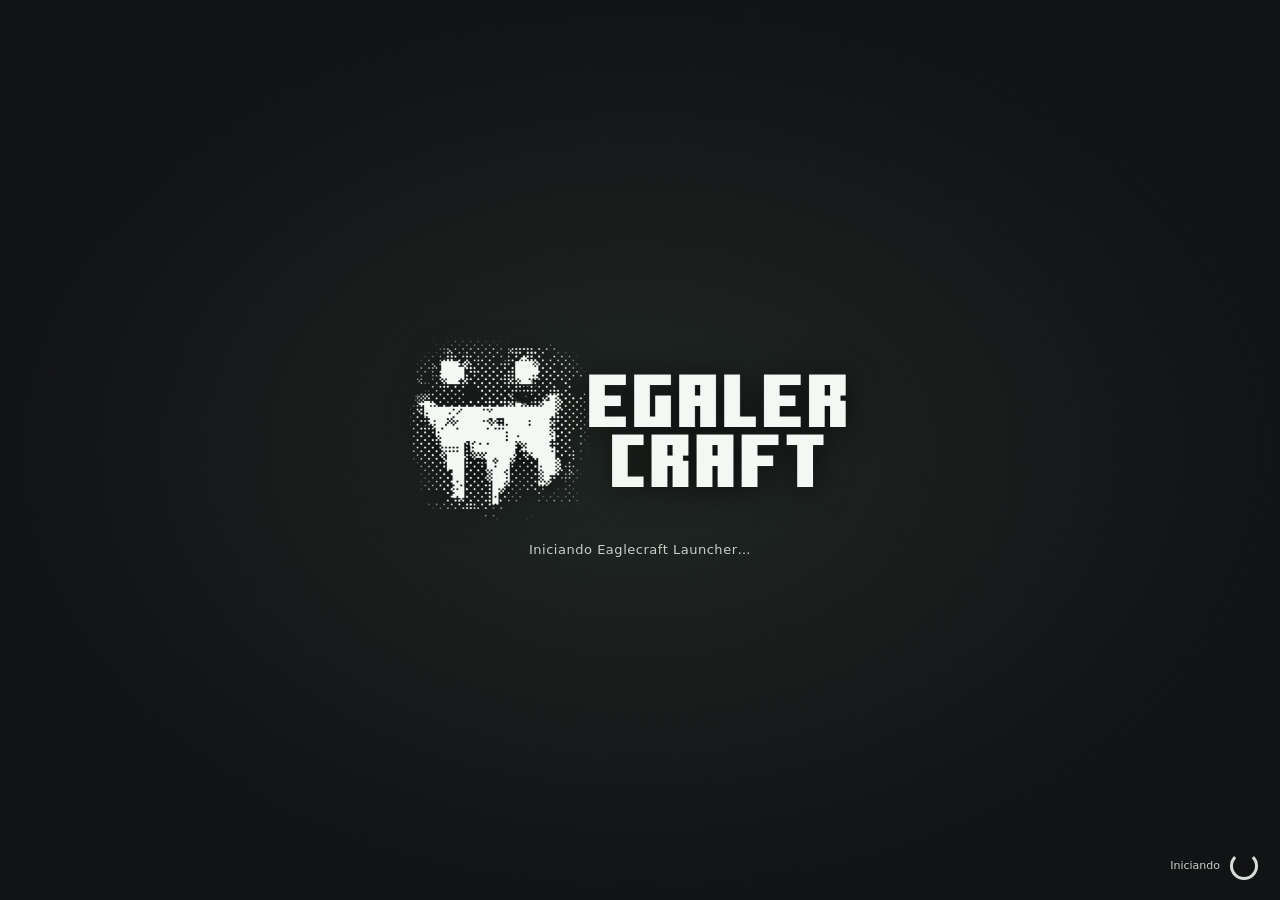
==== launcher/index.html @ eebe26d5 "Add modular offline-capable launcher" ====
<!doctype html>
<html lang="es">
<head>
<meta charset="utf-8"><meta name="viewport" content="width=device-width,initial-scale=1,viewport-fit=cover"><meta name="theme-color" content="#15171a"><title>Eaglecraft Launcher</title>
<style>
@font-face{font-family:Mojang;src:url([data-uri]) format("truetype");font-weight:400;font-style:normal;font-display:block}
@font-face{font-family:Mojang;src:url([data-uri]) format("truetype");font-weight:700;font-style:normal;font-display:block}
.welcome,.section-label,.pill{font-family:Mojang,system-ui,sans-serif;font-weight:400}
:root{--accent:#58a86c;--bg:#17191c;--panel:#23262a;--panel2:#2c3035;--text:#f3f4f5;--muted:#a5abb1;--line:#393e44;--warn:#f2c46d}
*{box-sizing:border-box}html{min-height:100%;background:var(--bg)}body{margin:0;min-height:100vh;min-height:100dvh;overflow-x:hidden;background:linear-gradient(140deg,#1b201e 0,#17191c 42%,#17191c 100%);color:var(--text);font:15px/1.5 system-ui,-apple-system,Segoe UI,sans-serif}
button,input,select{font:inherit}button{color:inherit}.app{min-height:100vh;min-height:100dvh;display:grid;grid-template-columns:244px minmax(0,1fr)}.sidebar{background:#111315;border-right:1px solid var(--line);padding:20px 15px;display:flex;flex-direction:column;gap:20px;min-width:0}.brand{font-family:Mojang,system-ui,sans-serif;font-weight:700;letter-spacing:.07em;font-size:19px;padding:4px 9px}.brand span{color:#8fce78}.section-label{font-size:11px;color:#858c93;text-transform:uppercase;letter-spacing:.15em;padding:0 10px}.nav{display:grid;gap:5px}.nav button{width:100%;text-align:left;background:transparent;border:0;border-radius:9px;padding:10px;color:#c5c9cd;cursor:pointer}.nav button.active,.nav button:hover{background:#282c30;color:#fff}.nav button.active{box-shadow:inset 3px 0 var(--accent)}.side-bottom{margin-top:auto;display:grid;gap:9px}.status{border:1px solid var(--line);border-radius:10px;background:#1c1f22;padding:12px;font-size:12px;color:var(--muted)}.status strong{display:block;color:var(--text);margin-bottom:3px}.side-btn{border:1px solid var(--line);border-radius:9px;background:#25292d;padding:9px 12px;cursor:pointer}.side-btn:hover{border-color:#7ea878}.main{min-width:0;padding:0 0 32px;display:flex;flex-direction:column}.topbar{display:none}.main-inner{width:min(100%,980px);margin:0 auto;padding:clamp(20px,4vw,48px);display:grid;grid-template-columns:minmax(0,1fr);gap:20px}.welcome{color:var(--muted);font-size:13px}.title{font-family:Mojang,system-ui,sans-serif;font-size:clamp(25px,4vw,36px);line-height:1.15;margin:4px 0 0;letter-spacing:-.02em}.subtitle{color:var(--muted);margin:0}.play-panel{display:grid;grid-template-columns:minmax(0,1fr) 230px;gap:18px;background:linear-gradient(120deg,#27372c,#22282a 72%);border:1px solid #ffffff15;border-radius:15px;padding:clamp(18px,3vw,28px);min-width:0}.instance-meta{min-width:0}.pill{display:inline-flex;align-items:center;gap:7px;font-size:11px;text-transform:uppercase;letter-spacing:.09em;color:#c9ebbd;background:#29402e;border:1px solid #4a704f;padding:4px 9px;border-radius:999px}.selected-name{font-family:Mojang,system-ui,sans-serif;font-size:clamp(22px,3vw,30px);margin:12px 0 2px;overflow-wrap:anywhere}.selected-edition{font-size:13px;color:#c5ccc7}.play-action{align-self:center;display:grid;gap:10px}.launch{width:100%;border:0;border-radius:9px;background:var(--accent);color:#101810;font-weight:900;padding:14px 15px;cursor:pointer;box-shadow:0 3px 0 #31633d}.launch:hover:not(:disabled){filter:brightness(1.1);transform:translateY(-1px)}.launch:disabled{cursor:not-allowed;filter:grayscale(.6);opacity:.65;box-shadow:none}.locked-note{font-size:11px;color:#d4c39d;text-align:center}.version-box{position:relative;background:var(--panel);border:1px solid var(--line);border-radius:13px;padding:17px;min-width:0}.row-head{display:flex;align-items:center;justify-content:space-between;gap:12px;margin-bottom:10px}.row-head h2{font-family:Mojang,system-ui,sans-serif;font-size:16px;margin:0}.count{font-size:11px;color:var(--muted)}.dropdown-toggle{width:100%;display:flex;align-items:center;justify-content:space-between;gap:12px;text-align:left;background:#181a1d;border:1px solid #484e55;border-radius:9px;padding:12px 13px;cursor:pointer}.dropdown-toggle:hover{border-color:#87b37c}.current-choice{min-width:0}.current-choice strong,.current-choice small{display:block;overflow:hidden;text-overflow:ellipsis;white-space:nowrap}.current-choice small{font-size:11px;color:var(--muted);margin-top:2px}.chevron{color:#abb4ab;font-size:18px;transition:transform .16s}.dropdown-toggle[aria-expanded="true"] .chevron{transform:rotate(180deg)}.instance-list{position:absolute;z-index:4;top:calc(100% - 4px);left:17px;right:17px;max-height:min(52vh,390px);overflow:auto;background:#17191c;border:1px solid #4b5158;border-radius:10px;box-shadow:0 18px 45px #0009;padding:5px}.instance-option{width:100%;display:grid;grid-template-columns:38px minmax(0,1fr) auto;gap:10px;align-items:center;text-align:left;border:0;border-radius:7px;background:transparent;padding:9px;cursor:pointer}.instance-option:hover,.instance-option[aria-selected="true"]{background:#2b3032}.instance-icon{width:34px;height:34px;display:grid;place-items:center;border-radius:7px;background:#2c3d31;color:#a9dda0;font-size:12px;font-weight:bold}.instance-text{min-width:0}.instance-text strong,.instance-text small{display:block;overflow:hidden;text-overflow:ellipsis;white-space:nowrap}.instance-text strong{font-size:13px}.instance-text small{font-size:10px;color:var(--muted)}.instance-option .check{color:#a7d79c;font-size:14px}.inline-note{font-size:11px;color:var(--muted);margin:10px 2px 0}.activation-card{background:#24272b;border:1px solid var(--line);border-radius:13px;padding:17px;display:flex;align-items:center;justify-content:space-between;gap:18px}.activation-card h2{font-size:15px;margin:0 0 3px}.activation-card p{font-size:12px;color:var(--muted);margin:0}.activation-card.activated{border-color:#42674a}.activate-btn{flex:0 0 auto;border:1px solid #777f86;border-radius:8px;background:#30353a;padding:10px 14px;cursor:pointer}.activate-btn:hover{border-color:#8fce78}.foot{color:#858c93;font-size:10px;padding:0 2px}.modal{position:fixed;inset:0;background:#000a;z-index:9;display:grid;place-items:center;padding:18px;overflow:auto}.dialog{width:min(100%,430px);max-height:calc(100dvh - 36px);overflow:auto;background:#22262a;border:1px solid #51575d;border-radius:14px;padding:22px;box-shadow:0 20px 70px #0009}.dialog-head{display:flex;align-items:flex-start;justify-content:space-between;gap:12px}.dialog h2{font-size:20px;margin:0 0 6px}.dialog p{font-size:13px;color:var(--muted);margin:6px 0 16px}.close{background:transparent;border:0;color:#abb2b8;font-size:22px;cursor:pointer}.dialog label{display:block;font-size:12px;margin:10px 0 5px}.dialog input[type=text],.dialog input[type=color]{width:100%;padding:11px;border:1px solid #4b5259;border-radius:8px;background:#151719;color:white}.dialog input[type=color]{height:45px;padding:4px}.dialog-actions{display:flex;gap:9px;margin-top:12px}.dialog-actions button{flex:1}.error{color:#ff9b8c!important;min-height:18px;font-size:12px!important}.hidden{display:none!important}
@media(max-width:760px){.app{grid-template-columns:1fr}.sidebar{padding:10px 14px;display:grid;grid-template-columns:auto minmax(0,1fr);align-items:center;gap:6px 14px;border-right:0;border-bottom:1px solid var(--line)}.brand{padding:4px 0}.section-label{display:none}.nav{display:flex;justify-content:flex-end;gap:4px}.nav button{width:auto;padding:8px 10px;font-size:12px}.side-bottom{grid-column:1/-1;display:flex;align-items:center;justify-content:space-between;margin:0}.status{padding:7px 10px;flex:1}.status strong{display:inline;margin:0 4px 0 0}.side-btn{padding:8px 10px}.topbar{display:none}.main-inner{padding:22px 16px;gap:15px}.play-panel{grid-template-columns:1fr;gap:16px}.play-action{grid-template-columns:minmax(140px,220px) minmax(0,1fr);align-items:center}.locked-note{text-align:left}.activation-card{align-items:flex-start}.instance-list{max-height:46vh}}
@media(max-width:420px){.sidebar{grid-template-columns:1fr;gap:6px}.nav{justify-content:flex-start;overflow-x:auto;max-width:100%}.nav button{white-space:nowrap}.side-bottom{grid-column:auto}.play-action{grid-template-columns:1fr}.locked-note{text-align:center}.main-inner{padding:18px 12px}.activation-card{flex-direction:column}.activate-btn{width:100%}.topbar{padding:0 12px}}

@media (orientation:landscape) and (max-height:520px){
 .app{min-height:100svh;grid-template-columns:158px minmax(0,1fr)}
 .sidebar{position:sticky;top:0;height:100svh;padding:10px 9px;gap:10px;overflow:auto}
 .brand{font-size:15px;padding:2px 5px}.section-label{font-size:9px;padding:0 5px}
 .nav button{padding:8px;font-size:12px}.side-bottom{gap:6px}.status{padding:7px;font-size:10px}.side-btn{padding:7px 8px;font-size:11px}
 .main{min-height:100svh;overflow-y:auto}.main-inner{width:100%;padding:10px 14px;gap:8px;grid-template-columns:minmax(0,1.2fr) minmax(210px,.8fr);align-content:start}
 #libraryView{display:contents}#libraryView>div:first-child{grid-column:1/-1;display:flex;align-items:baseline;gap:10px;flex-wrap:wrap}
 .welcome{font-size:10px}.title{font-size:22px;margin:0}.subtitle{font-size:12px}
 .play-panel{grid-column:1;grid-row:2;grid-template-columns:minmax(0,1fr) 150px;gap:10px;padding:12px}
 .selected-name{font-size:16px;white-space:nowrap;overflow-wrap:normal;margin:5px 0 1px}.selected-edition,.launch{padding:10px}.play-action{gap:5px}.locked-note{font-size:9px}
 .version-box{grid-column:2;grid-row:2;padding:11px}.row-head{margin-bottom:6px}.row-head h2{font-size:13px}.dropdown-toggle{padding:8px}.current-choice strong{font-size:12px}.current-choice small{font-size:9px}.inline-note{font-size:9px;margin-top:6px}.instance-list{left:10px;right:10px;max-height:55svh}.instance-option{padding:7px;gap:6px}.instance-text strong{font-size:11px}.instance-text small{font-size:9px}.instance-icon{width:27px;height:27px}
 .activation-card{grid-column:1/-1;padding:9px 12px;gap:8px}.activation-card h2{font-size:12px}.activation-card p{font-size:10px}.activate-btn{padding:7px 10px;font-size:11px;white-space:nowrap}
 .foot{grid-column:1/-1}.foot{font-size:8px}
 .modal{padding:10px}.dialog{padding:16px}
}

@keyframes winspin{to{transform:rotate(360deg)}}
.windows-spinner{width:28px;height:28px;border:3px solid #d7ded9;border-top-color:transparent;border-radius:50%;display:inline-block;animation:winspin .8s linear infinite;flex:none}
#appSplash{position:fixed;inset:0;z-index:1000;background:radial-gradient(ellipse at center,#202723,#111315 72%);display:grid;place-items:center;transition:opacity .35s ease,visibility .35s ease}
#appSplash.is-hidden{opacity:0;visibility:hidden;pointer-events:none}
.splash-center{display:flex;flex-direction:column;align-items:center;gap:20px;padding:24px;text-align:center}
.splash-logo{display:block;width:min(68vw,480px);max-height:180px;object-fit:contain;filter:drop-shadow(0 3px 16px #000a)}
.splash-caption{color:#c6d0c9;font-size:13px;letter-spacing:.04em}
.splash-corner{position:fixed;right:22px;bottom:20px;display:flex;align-items:center;gap:10px;color:#c6d0c9;font-size:11px}
.activation-progress{display:none;flex-direction:column;align-items:center;gap:10px;margin:14px 0 4px;text-align:center;color:#c9d2cb;font-size:12px;min-height:48px}
.activation-progress.visible{display:flex}
.activation-progress .windows-spinner{width:23px;height:23px;border-width:2px}
@media(max-width:480px){.splash-logo{width:min(76vw,390px);max-height:130px}.splash-corner{right:14px;bottom:13px}}
@media (orientation:landscape) and (max-height:520px){.splash-logo{width:min(55vw,390px);max-height:125px}.splash-center{gap:10px}}
.auto-activation-progress{display:flex;align-items:center;gap:10px;margin-top:9px;color:#c9d2cb;font-size:12px}.auto-activation-progress .windows-spinner{width:20px;height:20px;border-width:2px}

.settings-view{grid-column:1/-1;width:100%;max-width:100%;min-width:0;box-sizing:border-box;display:grid;gap:18px;align-content:start;text-align:left;justify-self:stretch;overflow:visible}.settings-heading{display:flex;align-items:center;justify-content:space-between;gap:14px}.settings-back,.settings-tab,.settings-danger{border:1px solid var(--line);border-radius:8px;background:#252a2e;color:var(--text);padding:9px 13px;cursor:pointer}.settings-tabs{width:100%;box-sizing:border-box;display:flex;align-items:center;gap:8px;border-bottom:1px solid var(--line);padding:0 0 9px;text-align:left}.settings-tab.active{border-color:#65936c;background:#233629;color:#d8f0d8}.settings-tab-info{margin-left:auto}.settings-panel{width:100%;box-sizing:border-box;display:grid;gap:14px;align-content:start;text-align:left}.settings-panel h2{font-size:18px;margin:0}.settings-intro{color:var(--muted);font-size:13px;margin:0;max-width:740px}.activation-details{display:grid;grid-template-columns:repeat(2,minmax(0,1fr));gap:10px}.activation-detail,.info-box{background:#202429;border:1px solid var(--line);border-radius:10px;padding:12px 14px;display:grid;gap:6px;min-width:0}.activation-detail span,.info-box strong{font-size:11px;color:var(--muted)}.activation-detail strong{font-size:14px;overflow-wrap:anywhere}.settings-actions{display:flex;flex-wrap:wrap;gap:10px}.settings-danger{background:#432b2b;border-color:#754747}.info-box p{font-size:13px;color:#c3c8c5;margin:0}.settings-view .hidden{display:none!important}
@media(max-width:760px){.settings-view{gap:12px}.settings-back{padding:8px;font-size:12px}.activation-detail{padding:9px}.activation-detail strong{font-size:12px}}
@media(max-height:520px){.main{min-height:0;overflow-y:auto}.app{min-height:100dvh}.main-inner{width:100%;box-sizing:border-box}.settings-view{min-height:0;padding-bottom:16px}.settings-panel{padding-bottom:8px}}


@media(max-height:520px) and (orientation:landscape){.main-inner{padding:9px 14px;gap:9px}.settings-view{gap:7px;padding-bottom:7px}.settings-heading .title{font-size:25px}.settings-back,.settings-tab{padding:6px 10px}.settings-tabs{padding-bottom:5px}.settings-panel{gap:7px}.settings-panel h2{font-size:15px}.settings-intro{font-size:11px;line-height:1.25}.activation-details{grid-template-columns:repeat(3,minmax(0,1fr));gap:6px}.activation-detail{padding:6px 9px;gap:3px}.activation-detail span{font-size:10px}.activation-detail strong{font-size:11px}.settings-actions{gap:7px}.settings-actions button{padding:7px 10px}.info-box{padding:7px 10px}.info-box p{font-size:11px}}


.device-note{color:var(--muted);font-size:11px;margin:0}

/* Controles compactos de descarga y juego a pantalla completa */
.download-actions{display:flex;flex-direction:column;gap:7px;margin-top:10px;min-width:0}
.download-button,.developer-disable,.overlay-return{border:1px solid #617849;border-radius:8px;background:#27321f;color:#f2f2f2;padding:10px 14px;font:inherit;font-weight:700;cursor:pointer}
.download-button:disabled{opacity:.5;cursor:wait}
.download-status,.download-progress-text{font-size:.82rem;color:#b7c0ad;line-height:1.35}
.download-progress{width:100%;height:7px;accent-color:#8bb65b}
.settings-tabs{display:flex;justify-content:flex-start;gap:10px;flex-wrap:wrap}
.developer-top{display:flex;align-items:flex-start;justify-content:space-between;gap:16px;flex-wrap:wrap}
.developer-disable{background:#47251f;border-color:#895042}
.developer-options{display:flex;flex-direction:column;gap:10px;margin:18px 0}
.developer-option{display:flex;align-items:center;justify-content:space-between;gap:16px;padding:14px;border:1px solid var(--line);border-radius:10px;background:#1b1e22}
.developer-option span{display:grid;gap:5px}.developer-option small{color:#aeb6aa;line-height:1.35}
.developer-option input{width:22px;height:22px;accent-color:#8bb65b;flex:none}
.developer-import{border-top:1px solid var(--line);padding-top:16px}.developer-notice{min-height:1.4em;color:#bfdc9c}
.dev-unlock-trigger{display:inline-block;margin-top:22px;color:#7c8479;font-size:.76rem;background:transparent;border:0;padding:8px 0;cursor:default}
.game-overlay{position:fixed;inset:0;z-index:9999;background:#000}
.game-overlay iframe{position:absolute;inset:0;width:100%;height:100%;border:0;background:#000}
.overlay-return{position:absolute;right:max(14px,env(safe-area-inset-right));top:max(14px,env(safe-area-inset-top));z-index:2;min-height:44px;opacity:.92;box-shadow:0 2px 14px #0009;touch-action:manipulation}
@media(max-width:700px){.developer-top{display:block}.developer-disable{margin:4px 0 12px}.developer-option{padding:11px}.overlay-return{font-size:.8rem;padding:10px}}
</style>
</head>
<body>
<div id="appSplash" role="status" aria-live="polite"><div class="splash-center"><img class="splash-logo" alt="Eaglercraft" src="[data-uri]"><div class="splash-caption">Iniciando Eaglecraft Launcher…</div></div><div class="splash-corner"><span>Iniciando</span><span class="windows-spinner" aria-hidden="true"></span></div></div>

<div class="app">
<aside class="sidebar">
  <div class="brand">EAGLE<span>CRAFT</span></div>
  <div class="section-label">Biblioteca</div>
  <nav class="nav" aria-label="Navegación"><button class="active" id="navInstances">Instancias</button></nav>
  <div class="side-bottom"><div class="status" id="sideStatus"><strong>Estado</strong><span id="statusText">Modo de vista</span></div></div>
</aside>
<main class="main">
  <header class="topbar" aria-hidden="true"></header>
  <div class="main-inner">
    <section id="libraryView" class="view">
    <div><div class="welcome">BIBLIOTECA DE JUEGOS</div><h1 class="title">Instancias</h1><p class="subtitle">Selecciona una versión para ver sus detalles y jugar.</p></div>
    <section class="play-panel" aria-live="polite">
      <div class="instance-meta"><span class="pill" id="selectedTag">INSTANCIA</span><h2 class="selected-name" id="selectedName"></h2><div class="selected-edition" id="selectedEdition"></div></div>
      <div class="play-action"><button class="launch" id="launch">Jugar</button><div class="locked-note" id="launchNote"></div><div class="download-actions"><button id="downloadGame" class="download-button" type="button">Descargar versión</button><div id="downloadStatus" class="download-status">Cargando catálogo de GitHub…</div><div id="downloadProgress" class="hidden"><progress id="downloadProgressBar" class="download-progress" max="100" value="0"></progress><div id="downloadProgressText" class="download-progress-text"></div></div></div></div>
    </section>
    <section class="version-box">
      <div class="row-head"><h2>Seleccionar instancia</h2><span class="count" id="gameCount"></span></div>
      <button class="dropdown-toggle" id="dropdownToggle" aria-expanded="false" aria-controls="instanceList"><span class="current-choice"><strong id="dropdownName"></strong><small id="dropdownEdition"></small></span><span class="chevron">⌄</span></button>
      <div class="instance-list hidden" id="instanceList" role="listbox" aria-label="Versiones disponibles"></div>
      <p class="inline-note">Abre el desplegable para ver todas las versiones disponibles.</p>
    </section>
    <section class="activation-card" id="activationCard"><div><h2 id="activationTitle">Launcher en modo de vista</h2><p id="activationDescription">Puedes explorar las instancias. Activa para habilitar el botón Jugar.</p><div id="autoActivationProgress" class="auto-activation-progress hidden" role="status" aria-live="polite"><span id="autoActivationMessage">Conectando con GitHub…</span><span class="windows-spinner" aria-hidden="true"></span></div></div><button class="activate-btn" id="openSettings">Ajustes</button></section>
    <footer class="foot">Proyecto local no oficial. Minecraft es una marca de Mojang/Microsoft; Eaglecraft no está afiliado con ellos.</footer>
    </section>

    <section id="settingsView" class="settings-view hidden">
      <header class="settings-heading"><div><div class="welcome">CONFIGURACIÓN</div><h1 class="title">Ajustes</h1></div><button id="backToLauncher" class="settings-back">Volver a instancias</button></header>
      <nav class="settings-tabs" role="tablist" aria-label="Pestañas de ajustes"><button id="settingsTabActivation" class="settings-tab active" role="tab" aria-selected="true" aria-controls="settingsActivationPanel">Activación</button><button id="settingsTabDeveloper" class="settings-tab hidden" role="tab" aria-selected="false" aria-controls="settingsDeveloperPanel">Desarrollador</button><button id="settingsTabInfo" class="settings-tab settings-tab-info" role="tab" aria-selected="false" aria-controls="settingsInfoPanel">Información</button></nav>
      <section id="settingsActivationPanel" class="settings-panel" role="tabpanel" aria-labelledby="settingsTabActivation"><h2>Gestión de activación</h2><p class="settings-intro">El launcher busca product.eagkey junto a este HTML. Las versiones se descargan cuando las eliges y quedan guardadas en este dispositivo.</p><div class="activation-details"><div class="activation-detail"><span>Estado</span><strong id="activationState">Inactiva</strong></div><div class="activation-detail"><span>Tipo</span><strong id="activationMode">—</strong></div><div class="activation-detail"><span>ID de licencia</span><strong id="activationId">—</strong></div><div class="activation-detail"><span>Vigencia</span><strong id="activationExpiry">—</strong></div><div class="activation-detail"><span>Clave</span><strong id="activationKey" aria-label="Clave de activación enmascarada">—</strong></div></div><div class="settings-actions"><button id="settingsEnterCode" class="activate-btn">Ingresar o cambiar clave</button><button id="settingsDeactivate" class="settings-danger hidden">Desactivar activación</button></div><div id="productLicenseHelp" class="hidden" role="status" aria-live="polite" style="margin-top:12px;padding:12px;border:1px solid var(--line);border-radius:10px;background:#1a1d21"><p id="productLicenseMessage" class="settings-intro" style="margin-bottom:10px"></p><input id="productLicensePicker" type="file" accept=".eagkey,text/plain" hidden><div class="settings-actions"><button id="selectProductLicense" class="side-btn">Elegir archivo .eagkey</button><button id="continueWithoutProductLicense" class="side-btn hidden">Confirmar que no hay archivo</button></div></div></section>
      <section id="settingsDeveloperPanel" class="settings-panel hidden" role="tabpanel" aria-labelledby="settingsTabDeveloper">
  <div class="developer-top"><div><h2>Opciones de desarrollador</h2><p class="settings-intro">Estas opciones solo afectan a este dispositivo y se restablecen al desactivarlas.</p></div>
  <button id="disableDeveloperMode" class="side-btn developer-disable">Desactivar opciones de desarrollador</button></div>
  <div class="developer-options">
    <label class="developer-option"><span><strong>Omitir validación de licencia</strong><small>Permite abrir versiones ya descargadas sin validar una clave.</small></span><input id="devSkipLicense" type="checkbox"></label>
    <label class="developer-option"><span><strong>Permitir cambiar una clave OEM</strong><small>Habilita el cambio manual aunque exista product.eagkey; el archivo no se modifica.</small></span><input id="devUnlockOEM" type="checkbox"></label>
    <label class="developer-option"><span><strong>Modo sin conexión</strong><small>Usa únicamente versiones guardadas en este dispositivo.</small></span><input id="devOfflineOnly" type="checkbox"></label>
  </div>
  <div class="developer-import"><h3>Añadir un juego local</h3><p class="settings-intro">Importa un archivo .html para guardarlo y abrirlo incluso sin conexión.</p>
  <input id="localGamePicker" type="file" accept=".html,.htm,text/html" hidden><button id="importLocalGame" class="side-btn">Importar HTML de juego</button></div>
  <p id="developerNotice" class="developer-notice" role="status" aria-live="polite"></p>
</section><section id="settingsInfoPanel" class="settings-panel hidden" role="tabpanel" aria-labelledby="settingsTabInfo"><h2>Información del dispositivo</h2><button id="devUnlockTrigger" class="dev-unlock-trigger" type="button" aria-label="Versión del launcher">Eaglecraft Launcher · build modular</button><p class="settings-intro">Datos básicos del navegador y de esta instalación local. No se obtiene el número de serie del dispositivo.</p><div class="activation-details device-details"><div class="activation-detail"><span>ID local</span><strong id="deviceId">—</strong></div><div class="activation-detail"><span>Sistema</span><strong id="deviceSystem">—</strong></div><div class="activation-detail"><span>Navegador</span><strong id="deviceBrowser">—</strong></div><div class="activation-detail"><span>Pantalla y orientación</span><strong id="deviceScreen">—</strong></div><div class="activation-detail"><span>Idioma</span><strong id="deviceLanguage">—</strong></div><div class="activation-detail"><span>Zona horaria</span><strong id="deviceTimezone">—</strong></div></div><p class="device-note">El ID se genera localmente y puede cambiar si se borran los datos del navegador o de la app.</p></section>
    </section>
  </div>
<section id="gameOverlay" class="game-overlay hidden" aria-label="Juego">
  <iframe id="gameFrame" title="Juego" allow="fullscreen; gamepad; autoplay; clipboard-read; clipboard-write"></iframe>
  <button id="closeGameOverlay" class="overlay-return" type="button" aria-label="Volver al launcher">Volver al launcher</button>
</section></main>
</div>
<div id="activationModal" class="modal hidden" role="dialog" aria-modal="true" aria-labelledby="activationHeading"><section class="dialog"><div class="dialog-head"><div><h2 id="activationHeading">Activar launcher</h2><p>La licencia product.eagkey se lee al abrir; no hace falta compilar. Si el navegador bloquea archivos locales, cárgala desde Ajustes.</p></div><button class="close" id="closeActivation" aria-label="Cerrar">×</button></div><label for="keyInput">Clave de activación</label><input type="text" id="keyInput" autocomplete="off" autocapitalize="characters" placeholder="EAGLE-XXXX-XXXX-XXXX-XXXX-XXXX-XXXX-XXXX-XXXX"><div class="dialog-actions"><button class="side-btn" id="cancelActivation">Ahora no</button><button class="launch" id="submitActivation">Activar</button></div><div id="activationProgress" class="activation-progress" role="status" aria-live="polite"><span id="activationMessage">Preparando verificación…</span><span class="windows-spinner" aria-hidden="true"></span></div><p class="error" id="activationError"></p></section></div>
<script>
"use strict";

let games = [];
const LAUNCHER_PAGES_BASE = "https://dubicrack-yt.github.io/EaglecraftLauncher/launcher/";
const GAMES_MANIFEST_URL = LAUNCHER_PAGES_BASE + "manifest.json";
const GAME_DB_NAME = "eaglecraft-game-cache-v1";
const GAME_STORE = "downloads";
const PRODUCT_LICENSE_PATH = "product.eagkey";
const LICENSE_REGISTRY_URL = "https://raw.githubusercontent.com/Dubicrack-YT/EaglecraftLauncher/main/license-registry.json";
const KEY_STORAGE = "eaglecraftLicenseCode";
const FIRST_USE_PREFIX = "eaglecraftLicenseFirstUse:";
const OFFLINE_LICENSE_SNAPSHOT = "eaglecraftLastValidLicense";

let selectedIndex = 0;
let validationPending = false;
let validationMessage = "";
let licenseCheck = { status: "unverified", record: null, message: "" };
let deviceFallbackId = "";
let devEnabled = false;
let devPrefs = { skipLicense: false, unlockOEM: false, offlineOnly: false };
let selectedCacheRecord = null;
let selectedCacheChecking = false;
let currentGameObjectUrl = "";
let localGameObjectUrl = "";
let localGameRecord = null;
let downloadInProgress = false;
let devTapCount = 0;
let devTapTimer = 0;

const $ = (id) => document.getElementById(id);
let productLicenseData = null;
let hasPackagedLicense = false;
let productLicenseStatus = "checking";
let productLicenseMessage = "Buscando product.eagkey junto al launcher…";

function parseProductLicenseText(text) {
  const fields = Object.create(null);
  for (const rawLine of String(text).split(/\r?\n/)) {
    const line = rawLine.replace(/^\uFEFF/, "");
    const separator = line.indexOf("=");
    if (separator < 1) continue;
    const name = line.slice(0, separator).trim().toUpperCase();
    if (name !== "ID" && name !== "KEY") continue;
    if (Object.prototype.hasOwnProperty.call(fields, name)) throw new Error(`El campo ${name} aparece más de una vez.`);
    fields[name] = line.slice(separator + 1).trim();
  }
  if (!fields.ID || !fields.KEY) throw new Error("El archivo debe incluir ID=... y KEY=... en líneas separadas.");
  return { id: fields.ID, key: fields.KEY.toUpperCase() };
}

function refreshProductLicenseHelp() {
  const help = $("productLicenseHelp");
  if (!help) return;
  const needsHelp = productLicenseStatus === "unreadable" || productLicenseStatus === "invalid";
  help.classList.toggle("hidden", !needsHelp);
  $("productLicenseMessage").textContent = productLicenseMessage;
  const continueButton = $("continueWithoutProductLicense");
  if (continueButton) continueButton.classList.toggle("hidden", productLicenseStatus !== "unreadable");
}

async function detectProductLicenseFile() {
  productLicenseStatus = "checking";
  productLicenseMessage = "Buscando product.eagkey junto al launcher…";
  updateAccess();
  const controller = new AbortController();
  const timeout = setTimeout(() => controller.abort(), 3000);
  try {
    const fileUrl = new URL(PRODUCT_LICENSE_PATH, document.baseURI);
    fileUrl.searchParams.set("t", String(Date.now()));
    const response = await fetch(fileUrl.href, { cache: "no-store", signal: controller.signal });
    if (response.status === 404 || response.status === 410) {
      productLicenseData = null;
      hasPackagedLicense = false;
      productLicenseStatus = "missing";
      productLicenseMessage = "No se encontró product.eagkey junto al launcher.";
    } else if (!response.ok) {
      throw new Error(`El archivo respondió HTTP ${response.status}.`);
    } else {
      hasPackagedLicense = true;
      try {
        productLicenseData = parseProductLicenseText(await response.text());
        productLicenseStatus = "loaded";
        productLicenseMessage = `Se detectó product.eagkey (ID ${productLicenseData.id}); la clave queda bloqueada.`;
      } catch (error) {
        productLicenseData = null;
        productLicenseStatus = "invalid";
        productLicenseMessage = `Se detectó product.eagkey, pero su formato no es válido. La clave queda bloqueada. ${error instanceof Error ? error.message : ""}`;
        licenseCheck = { status: "file_error", record: null, message: productLicenseMessage };
        validationMessage = productLicenseMessage;
      }
    }
  } catch {
    productLicenseData = null;
    hasPackagedLicense = false;
    productLicenseStatus = "unreadable";
    productLicenseMessage = "El navegador no pudo comprobar product.eagkey automáticamente. Si existe, selecciónalo aquí; si no existe, confirma para usar una clave manual.";
    licenseCheck = { status: "file_error", record: null, message: productLicenseMessage };
    validationMessage = productLicenseMessage;
  } finally {
    clearTimeout(timeout);
    updateAccess();
  }
}

async function loadSelectedProductLicense(file) {
  if (!file) return;
  if (!/\.eagkey$/i.test(file.name)) {
    productLicenseStatus = "unreadable";
    productLicenseMessage = "Selecciona un archivo con extensión .eagkey; si no hay uno junto al launcher, confirma para usar una clave manual.";
    updateAccess();
    return;
  }
  hasPackagedLicense = true;
  productLicenseData = null;
  productLicenseStatus = "invalid";
  productLicenseMessage = `Se detectó ${file.name}; se está leyendo el archivo.`;
  licenseCheck = { status: "file_error", record: null, message: productLicenseMessage };
  validationMessage = productLicenseMessage;
  updateAccess();
  try {
    productLicenseData = parseProductLicenseText(await file.text());
    productLicenseStatus = "loaded";
    productLicenseMessage = `Se cargó ${file.name} (ID ${productLicenseData.id}); la clave queda bloqueada.`;
    licenseCheck = { status: "unverified", record: null, message: "" };
    validationMessage = "Archivo .eagkey leído; comprobando la licencia online…";
    updateAccess();
    await verifyConfiguredLicense();
  } catch (error) {
    productLicenseData = null;
    productLicenseStatus = "invalid";
    productLicenseMessage = `El archivo .eagkey no tiene el formato esperado. La clave queda bloqueada. ${error instanceof Error ? error.message : ""}`;
    licenseCheck = { status: "file_error", record: null, message: productLicenseMessage };
    validationMessage = productLicenseMessage;
    updateAccess();
  }
}

function continueWithoutProductLicense() {
  if (productLicenseStatus !== "unreadable") return;
  productLicenseData = null;
  hasPackagedLicense = false;
  productLicenseStatus = "missing";
  productLicenseMessage = "Se continuará sin archivo .eagkey; la clave manual requiere validación online.";
  licenseCheck = { status: "none", record: null, message: productLicenseMessage };
  validationMessage = "No hay una clave configurada. Ingresa una clave desde Ajustes.";
  updateAccess();
}

function hasOEMKeyLock() {
  return hasPackagedLicense && !(devEnabled && devPrefs.unlockOEM);
}

function currentKey() {
  if (hasOEMKeyLock()) return productLicenseData ? String(productLicenseData.key).trim().toUpperCase() : "";
  try {
    const current = localStorage.getItem(KEY_STORAGE);
    if (current) return current.trim().toUpperCase();
    const legacy = localStorage.getItem("eaglecraftActivationCode");
    if (legacy) {
      localStorage.setItem(KEY_STORAGE, legacy.trim().toUpperCase());
      return legacy.trim().toUpperCase();
    }
  } catch {
    return "";
  }
  return "";
}

function saveCurrentKey(value) {
  if (hasOEMKeyLock()) return false;
  const normalized = value.trim().toUpperCase();
  try {
    localStorage.setItem(KEY_STORAGE, normalized);
    // Keep the legacy value as well so existing app builds can be upgraded without losing the user's key.
    localStorage.setItem("eaglecraftActivationCode", normalized);
    return true;
  } catch {
    return false;
  }
}

function formatSize(bytes) {
  if (bytes >= 1024 * 1024) return (bytes / 1024 / 1024).toFixed(1) + " MB";
  return (bytes / 1024).toFixed(0) + " KB";
}

function maskActivationKey(code) {
  if (!code) return "—";
  return "•".repeat(Math.max(8, code.length - 4)) + code.slice(-4);
}

function formatLocalTime(timestamp) {
  return new Intl.DateTimeFormat("es-MX", { dateStyle: "medium", timeStyle: "short" }).format(new Date(timestamp));
}

function localFirstUse(record) {
  const hours = Number(record.durationHours || 0);
  if (!Number.isFinite(hours) || hours <= 0) return { ok: true, expiry: null };
  const storageKey = FIRST_USE_PREFIX + String(record.id) + ":" + String(record.key || "").trim().toUpperCase();
  try {
    let started = Number(localStorage.getItem(storageKey) || 0);
    if (!started) {
      started = Date.now();
      localStorage.setItem(storageKey, String(started));
    }
    if (!Number.isFinite(started) || started <= 0) return { ok: false, expiry: null };
    const expiry = started + hours * 60 * 60 * 1000;
    return { ok: Date.now() < expiry, expiry };
  } catch {
    return { ok: false, expiry: null };
  }
}

async function validateOnline(code) {
  const controller = new AbortController();
  const timeout = setTimeout(() => controller.abort(), 12000);
  try {
    const response = await fetch(LICENSE_REGISTRY_URL + "?t=" + Date.now(), {
      cache: "no-store",
      headers: { Accept: "application/json" },
      signal: controller.signal,
    });
    if (response.status === 404) return { status: "invalid", record: null, message: "La clave no aparece en el registro central." };
    if (!response.ok) return { status: "offline", record: null, message: "GitHub no respondió correctamente. Conecta a Internet para volver a verificar." };
    const registry = await response.json();
    if (!registry || registry.schemaVersion !== 1 || !Array.isArray(registry.licenses)) return { status: "registry_error", record: null, message: "El registro central tiene un formato o versión inválidos." };
    const matches = registry.licenses.filter((item) => String(item && item.key || "").trim().toUpperCase() === code);
    if (!matches.length) return { status: "invalid", record: null, message: "La clave no aparece en el registro central." };
    if (matches.length !== 1) return { status: "registry_error", record: null, message: "La clave aparece más de una vez en el registro central." };
    const record = matches[0];
    if (!record || !record.id || !record.type || (record.status !== "active" && record.status !== "revoked")) {
      return { status: "registry_error", record: null, message: "La licencia tiene campos obligatorios inválidos en el registro central." };
    }
    if (record.status === "revoked") return { status: "revoked", record, message: "La licencia fue revocada desde el panel." };
    const durationHours = record.durationHours == null ? null : Number(record.durationHours);
    if (durationHours !== null && (!Number.isFinite(durationHours) || durationHours <= 0)) {
      return { status: "registry_error", record, message: "La duración de esta licencia no es válida en el registro central." };
    }
    if (record.expiresAt != null && record.expiresAt !== "") {
      if (typeof record.expiresAt !== "string") return { status: "registry_error", record, message: "La fecha de vencimiento de esta licencia no es válida." };
      const expiry = Date.parse(record.expiresAt);
      if (!Number.isFinite(expiry)) return { status: "registry_error", record, message: "La fecha de vencimiento de esta licencia no es válida." };
      if (Date.now() >= expiry) return { status: "expired", record, message: "La licencia ya venció." };
    }
    const firstUse = localFirstUse(record);
    if (!firstUse.ok) {
      if (Number(record.durationHours) > 0 && firstUse.expiry && Date.now() >= firstUse.expiry) {
        return { status: "expired", record, localExpiry: firstUse.expiry, message: "Venció la duración de esta licencia desde su primer uso en este dispositivo." };
      }
      if (Number(record.durationHours) > 0) return { status: "storage_error", record, message: "No se pudo guardar la fecha local de primer uso. Habilita el almacenamiento de la app e inténtalo de nuevo." };
    }
    return {
      status: "valid",
      record,
      localExpiry: firstUse.expiry,
      message: "Licencia verificada en el registro central.",
    };
  } catch {
    return { status: "offline", record: null, message: "Sin conexión con GitHub. La clave se conservó, pero necesitas Internet para activar." };
  } finally {
    clearTimeout(timeout);
  }
}

function saveOfflineLicenseSnapshot(code, result) {
  try {
    if (result && result.status === "valid" && result.record) {
      localStorage.setItem(OFFLINE_LICENSE_SNAPSHOT, JSON.stringify({ code, record: result.record, checkedAt: Date.now() }));
      return;
    }
    if (result && ["expired", "revoked", "invalid"].includes(result.status)) {
      const stored = JSON.parse(localStorage.getItem(OFFLINE_LICENSE_SNAPSHOT) || "null");
      if (stored && stored.code === code) localStorage.removeItem(OFFLINE_LICENSE_SNAPSHOT);
    }
  } catch {}
}

function getOfflineLicensePermit(code) {
  try {
    const snapshot = JSON.parse(localStorage.getItem(OFFLINE_LICENSE_SNAPSHOT) || "null");
    const record = snapshot && snapshot.record;
    if (!snapshot || snapshot.code !== code || !record || String(record.key || "").trim().toUpperCase() !== code || record.status !== "active") {
      return { status: "offline", record: null, message: "No hay una validación anterior guardada para esta clave. Conéctate y valídala primero, o activa omitir validación en Desarrollador." };
    }
    if (record.expiresAt != null && record.expiresAt !== "") {
      if (typeof record.expiresAt !== "string" || !Number.isFinite(Date.parse(record.expiresAt))) return { status: "registry_error", record: null, message: "La fecha guardada de la licencia no es válida." };
      if (Date.now() >= Date.parse(record.expiresAt)) return { status: "expired", record, message: "La licencia venció; el modo sin conexión no puede extenderla." };
    }
    const hours = record.durationHours == null ? null : Number(record.durationHours);
    if (hours !== null && (!Number.isFinite(hours) || hours <= 0)) return { status: "registry_error", record: null, message: "La duración guardada de la licencia no es válida." };
    const firstUse = localFirstUse(record);
    if (!firstUse.ok) {
      if (firstUse.expiry && Date.now() >= firstUse.expiry) return { status: "expired", record, localExpiry: firstUse.expiry, message: "Venció la duración local de esta licencia." };
      return { status: "storage_error", record, message: "No se pudo comprobar el vencimiento local guardado." };
    }
    return { status: "valid", record, localExpiry: firstUse.expiry, offline: true, checkedAt: snapshot.checkedAt, message: "Modo sin conexión: se usa la última validación guardada. No se detectan revocaciones nuevas." };
  } catch {
    return { status: "offline", record: null, message: "No se pudo leer el permiso local. Conéctate para volver a validar." };
  }
}

function openGameDatabase() {
  return new Promise((resolve, reject) => {
    const request = indexedDB.open(GAME_DB_NAME, 1);
    request.onupgradeneeded = () => {
      if (!request.result.objectStoreNames.contains(GAME_STORE)) request.result.createObjectStore(GAME_STORE, { keyPath: "id" });
    };
    request.onsuccess = () => resolve(request.result);
    request.onerror = () => reject(request.error || new Error("No se pudo abrir el almacenamiento local."));
  });
}

async function readGameCache(id) {
  const db = await openGameDatabase();
  return new Promise((resolve, reject) => {
    const tx = db.transaction(GAME_STORE, "readonly");
    const request = tx.objectStore(GAME_STORE).get(id);
    request.onsuccess = () => { db.close(); resolve(request.result || null); };
    request.onerror = () => { db.close(); reject(request.error || new Error("No se pudo leer la caché local.")); };
  });
}

async function writeGameCache(record) {
  const db = await openGameDatabase();
  return new Promise((resolve, reject) => {
    const tx = db.transaction(GAME_STORE, "readwrite");
    tx.objectStore(GAME_STORE).put(record);
    tx.oncomplete = () => { db.close(); resolve(); };
    tx.onerror = () => { db.close(); reject(tx.error || new Error("No se pudo guardar la versión en este dispositivo.")); };
    tx.onabort = () => { db.close(); reject(tx.error || new Error("El almacenamiento local rechazó la descarga.")); };
  });
}

async function deleteGameCache(id) {
  const db = await openGameDatabase();
  return new Promise((resolve, reject) => {
    const tx = db.transaction(GAME_STORE, "readwrite");
    tx.objectStore(GAME_STORE).delete(id);
    tx.oncomplete = () => { db.close(); resolve(); };
    tx.onerror = () => { db.close(); reject(tx.error || new Error("No se pudo eliminar la versión guardada.")); };
  });
}

async function loadStoredManifest() {
  try {
    const record = await readGameCache("__manifest__");
    return record && Array.isArray(record.entries) ? record.entries : null;
  } catch { return null; }
}

function normalizeGames(entries) {
  if (!Array.isArray(entries) || entries.length > 100) throw new Error("El catálogo de versiones tiene un formato no válido.");
  const ids = new Set();
  return entries.map((entry, index) => {
    if (!entry || typeof entry !== "object") throw new Error(`La versión ${index + 1} no es válida.`);
    const name = String(entry.displayName || entry.name || "").trim();
    const path = String(entry.path || entry.url || "").trim();
    const id = String(entry.id || entry.name || "").trim();
    const sizeBytes = Number(entry.sizeBytes);
    if (!name || !id || !path || !Number.isFinite(sizeBytes) || sizeBytes <= 0) throw new Error(`La versión ${index + 1} tiene campos inválidos.`);
    if (ids.has(id)) throw new Error(`El catálogo repite el ID ${id}.`);
    ids.add(id);
    const url = new URL(path, LAUNCHER_PAGES_BASE);
    if (url.protocol !== "https:" || url.hostname !== "dubicrack-yt.github.io" || !url.pathname.startsWith("/EaglecraftLauncher/launcher/games/")) throw new Error(`La URL de ${name} no pertenece al catálogo permitido.`);
    return { id, displayName: name, edition: String(entry.edition || name), tag: String(entry.tag || "VERSIÓN"), version: String(entry.version || ""), sizeBytes, url: url.href };
  });
}

async function loadGameCatalog() {
  if (devEnabled && devPrefs.offlineOnly) {
    const stored = await loadStoredManifest();
    if (!stored) throw new Error("Modo sin conexión: todavía no hay catálogo guardado. Desactiva este modo y conéctate una vez a Internet.");
    games = normalizeGames(stored);
    validationMessage = "Modo sin conexión: se usa el catálogo guardado en este dispositivo.";
  } else {
    try {
      const response = await fetch(GAMES_MANIFEST_URL + "?t=" + Date.now(), { cache: "no-store" });
      if (!response.ok) throw new Error(`GitHub respondió HTTP ${response.status}.`);
      const data = await response.json();
      const entries = Array.isArray(data) ? data : data.versions;
      games = normalizeGames(entries);
      try { await writeGameCache({ id: "__manifest__", type: "manifest", entries }); } catch {}
      validationMessage = `${games.length} versiones encontradas en GitHub.`;
    } catch {
      const stored = await loadStoredManifest();
      if (!stored) throw new Error("No se pudo consultar GitHub ni hay un catálogo guardado. Conéctate una vez a Internet para cargar las versiones.");
      games = normalizeGames(stored);
      validationMessage = "Sin conexión. Se usa el catálogo guardado en este dispositivo.";
    }
  }
  renderList();
  if (games.length) selectGame(0);
  $("gameCount").textContent = `${games.length} versiones`;
}

async function refreshSelectedCache() {
  const game = games[selectedIndex];
  selectedCacheRecord = null;
  selectedCacheChecking = Boolean(game);
  updateAccess();
  if (!game) return;
  try {
    selectedCacheRecord = await readGameCache(game.id);
    if (selectedCacheRecord && selectedCacheRecord.type !== "game") selectedCacheRecord = null;
  } catch { selectedCacheRecord = null; }
  selectedCacheChecking = false;
  updateDownloadControls();
  updateAccess();
}

function updateDownloadControls() {
  const button = $("downloadGame");
  const status = $("downloadStatus");
  if (!button || !status) return;
  const game = games[selectedIndex];
  const offlineOnly = devEnabled && devPrefs.offlineOnly;
  button.disabled = !game || downloadInProgress || (offlineOnly && !selectedCacheRecord);
  button.textContent = downloadInProgress ? "Descargando…" : selectedCacheRecord ? "Quitar descarga" : offlineOnly ? "Sin conexión" : "Descargar versión";
  status.textContent = downloadInProgress ? status.textContent : selectedCacheRecord ? `Guardada en este dispositivo · ${formatSize(selectedCacheRecord.sizeBytes || (selectedCacheRecord.blob && selectedCacheRecord.blob.size) || 0)} · disponible sin conexión` : offlineOnly ? "Modo sin conexión: solo puedes usar versiones ya guardadas." : game ? `Descarga bajo demanda · ${formatSize(game.sizeBytes)}` : "Cargando catálogo de GitHub…";
  $("downloadProgress").classList.toggle("hidden", !downloadInProgress);
}

async function downloadSelectedGame() {
  const game = games[selectedIndex];
  if (!game || downloadInProgress) return;
  if (selectedCacheRecord) {
    if (!window.confirm(`¿Quitar ${game.displayName} del almacenamiento de este dispositivo?`)) return;
    try { await deleteGameCache(game.id); selectedCacheRecord = null; await refreshSelectedCache(); }
    catch (error) { alert(error instanceof Error ? error.message : "No se pudo quitar la descarga."); }
    return;
  }
  if (devEnabled && devPrefs.offlineOnly) {
    alert("El modo sin conexión solo permite versiones guardadas. Desactívalo para descargar una versión.");
    return;
  }
  downloadInProgress = true;
  $("downloadProgressBar").value = 0;
  $("downloadProgressText").textContent = "Conectando con GitHub…";
  updateDownloadControls();
  try {
    if (navigator.storage && navigator.storage.persist) await navigator.storage.persist().catch(() => false);
    const response = await fetch(game.url, { cache: "no-store" });
    if (!response.ok) throw new Error(`GitHub respondió HTTP ${response.status}.`);
    const total = Number(response.headers.get("Content-Length")) || game.sizeBytes;
    const chunks = [];
    let loaded = 0;
    if (response.body && response.body.getReader) {
      const reader = response.body.getReader();
      while (true) {
        const { done, value } = await reader.read();
        if (done) break;
        chunks.push(value);
        loaded += value.byteLength;
        const pct = total ? Math.min(100, Math.round(loaded * 100 / total)) : 0;
        $("downloadProgressBar").value = pct;
        $("downloadProgressText").textContent = `${formatSize(loaded)} de ${formatSize(total)} · ${pct}%`;
      }
    } else {
      const data = await response.arrayBuffer(); chunks.push(data); loaded = data.byteLength;
    }
    const blob = new Blob(chunks, { type: "text/html;charset=utf-8" });
    if (!blob.size) throw new Error("GitHub devolvió una versión vacía.");
    await writeGameCache({ id: game.id, type: "game", displayName: game.displayName, blob, sizeBytes: blob.size, savedAt: Date.now(), sourceUrl: game.url });
    selectedCacheRecord = await readGameCache(game.id);
    $("downloadProgressText").textContent = `${formatSize(blob.size)} guardados; disponible sin conexión.`;
  } catch (error) {
    alert(`No se pudo guardar la versión. ${error instanceof Error ? error.message : "Comprueba el espacio disponible y la conexión."}`);
  } finally {
    downloadInProgress = false;
    updateDownloadControls();
    updateAccess();
  }
}

function launchBlob(blob, label) {
  closeGameOverlay(false);
  currentGameObjectUrl = URL.createObjectURL(blob);
  $("gameFrame").title = label;
  $("gameFrame").src = currentGameObjectUrl;
  $("gameOverlay").classList.remove("hidden");
  $("libraryView").classList.add("hidden");
  $("settingsView").classList.add("hidden");
  try { if (screen.orientation && screen.orientation.lock) void screen.orientation.lock("landscape").catch(() => {}); } catch {}
}

function closeGameOverlay(returnToLibrary = true) {
  const overlay = $("gameOverlay");
  const frame = $("gameFrame");
  if (overlay && !overlay.classList.contains("hidden")) {
    overlay.classList.add("hidden");
    if (frame) frame.src = "about:blank";
  }
  if (currentGameObjectUrl) { URL.revokeObjectURL(currentGameObjectUrl); currentGameObjectUrl = ""; }
  if (localGameObjectUrl) { URL.revokeObjectURL(localGameObjectUrl); localGameObjectUrl = ""; }
  if (returnToLibrary) { $("settingsView").classList.add("hidden"); $("libraryView").classList.remove("hidden"); updateAccess(); }
}

function readDevPreferences() {
  try {
    devEnabled = localStorage.getItem("eaglecraftDevOptions") === "1";
    devPrefs = { skipLicense: false, unlockOEM: false, offlineOnly: false, ...JSON.parse(localStorage.getItem("eaglecraftDevOverrides") || "{}") };
    if (!devEnabled) devPrefs = { skipLicense: false, unlockOEM: false, offlineOnly: false };
  } catch { devEnabled = false; devPrefs = { skipLicense: false, unlockOEM: false, offlineOnly: false }; }
}

function saveDevPreferences() {
  try {
    localStorage.setItem("eaglecraftDevOptions", devEnabled ? "1" : "0");
    localStorage.setItem("eaglecraftDevOverrides", JSON.stringify(devPrefs));
  } catch {}
}

function refreshDeveloperPanel() {
  const button = $("settingsTabDeveloper");
  if (button) button.classList.toggle("hidden", !devEnabled);
  const disable = $("disableDeveloperMode");
  if (disable) disable.disabled = !devEnabled;
  for (const [id, key] of [["devSkipLicense", "skipLicense"], ["devUnlockOEM", "unlockOEM"], ["devOfflineOnly", "offlineOnly"]]) {
    const input = $(id); if (input) { input.checked = Boolean(devEnabled && devPrefs[key]); input.disabled = !devEnabled; }
  }
}

function enableDeveloperMode() {
  devEnabled = true;
  saveDevPreferences();
  refreshDeveloperPanel();
  setSettingsTab("developer");
  $("developerNotice").textContent = "Opciones de desarrollador activadas en este dispositivo.";
  updateAccess();
}

function disableDeveloperMode() {
  devEnabled = false;
  devPrefs = { skipLicense: false, unlockOEM: false, offlineOnly: false };
  saveDevPreferences();
  setSettingsTab("activation");
  refreshDeveloperPanel();
  $("developerNotice").textContent = "Opciones desactivadas; se restablecieron las restricciones normales.";
  updateAccess();
  void verifyConfiguredLicense();
}

function handleDeveloperTrigger() {
  devTapCount += 1;
  clearTimeout(devTapTimer);
  devTapTimer = setTimeout(() => { devTapCount = 0; }, 3500);
  if (devTapCount >= 7) { devTapCount = 0; enableDeveloperMode(); }
}

async function importOfflineGame(file) {
  if (!file || !/\.html?$/i.test(file.name)) { alert("Selecciona un archivo de juego .html o .htm."); return; }
  const id = "local-import-" + file.name.toLowerCase().replace(/[^a-z0-9]+/g, "-").slice(0, 60);
  const record = { id, type: "game", displayName: file.name.replace(/\.html?$/i, ""), blob: file, sizeBytes: file.size, savedAt: Date.now(), localImport: true };
  try {
    await writeGameCache(record);
    localGameRecord = record;
    const existing = games.findIndex((game) => game.id === id);
    const game = { id, displayName: record.displayName, edition: "Archivo local · sin conexión", tag: "LOCAL", sizeBytes: file.size, localImport: true };
    if (existing >= 0) games[existing] = game; else games.unshift(game);
    renderList(); selectGame(0);
    $("developerNotice").textContent = `${record.displayName} se guardó para jugar sin conexión.`;
  } catch (error) { alert(`No se pudo guardar el archivo local. ${error instanceof Error ? error.message : "Revisa el espacio disponible."}`); }
}

function renderList() {
  $("instanceList").innerHTML = games.map((game, index) => `<button class="instance-option" role="option" aria-selected="${index === selectedIndex}" data-index="${index}"><span class="instance-icon">${index + 1}</span><span class="instance-text"><strong>${game.displayName}</strong><small>${formatSize(game.sizeBytes)} · ${game.edition}</small></span><span class="check">${index === selectedIndex ? "✓" : ""}</span></button>`).join("");
  document.querySelectorAll(".instance-option").forEach((button) => {
    button.onclick = () => selectGame(Number(button.dataset.index));
  });
}

function selectGame(index) {
  if (!games[index]) return;
  selectedIndex = index;
  const game = games[index];
  $("selectedName").textContent = game.displayName;
  $("selectedEdition").textContent = `${game.edition} · ${formatSize(game.sizeBytes)}`;
  $("dropdownName").textContent = game.displayName;
  $("dropdownEdition").textContent = `${game.edition} · ${formatSize(game.sizeBytes)}`;
  $("selectedTag").textContent = game.tag || "INSTANCIA";
  $("instanceList").classList.add("hidden");
  $("dropdownToggle").setAttribute("aria-expanded", "false");
  renderList();
  void refreshSelectedCache();
}

function isActive() {
  return licenseCheck.status === "valid" || (devEnabled && devPrefs.skipLicense);
}

function licenseExpiryText(record) {
  if (!record) return "—";
  const fixed = record.expiresAt ? formatLocalTime(Date.parse(record.expiresAt)) : "Sin vencimiento";
  const hours = Number(record.durationHours || 0);
  if (!Number.isFinite(hours) || hours <= 0) return fixed;
  if (licenseCheck.localExpiry) return `${formatLocalTime(licenseCheck.localExpiry)} · ${hours} h desde primer uso`;
  return `${hours} h desde primer uso`;
}

function refreshActivationSettings() {
  if (!$("activationState")) return;
  const code = currentKey();
  const record = licenseCheck.record;
  const active = isActive();
  let state = "Inactiva";
  if (productLicenseStatus === "checking") state = "Buscando .eagkey…";
  else if (productLicenseStatus === "unreadable" || productLicenseStatus === "invalid") state = "Archivo .eagkey sin verificar";
  else if (validationPending) state = "Verificando…";
  else if (active) state = licenseCheck.offline ? "Activa sin conexión" : "Activa";
  else if (licenseCheck.status === "expired") state = "Vencida";
  else if (licenseCheck.status === "revoked") state = "Revocada";
  else if (licenseCheck.status === "offline") state = "Sin conexión";
  else if (licenseCheck.status === "invalid") state = "Clave no válida";
  else if (licenseCheck.status === "storage_error") state = "Error de almacenamiento";
  $("activationState").textContent = state;
  $("activationMode").textContent = record ? String(record.type || "Licencia") : hasPackagedLicense ? (productLicenseData ? "Preconfigurada" : "Preconfigurada (inválida)") : productLicenseStatus === "unreadable" ? "Archivo pendiente" : "—";
  $("activationId").textContent = record ? String(record.id || "—") : productLicenseData ? String(productLicenseData.id || "—") : "—";
  $("activationExpiry").textContent = record ? licenseExpiryText(record) : "—";
  $("activationKey").textContent = maskActivationKey(code);
  $("activationKey").setAttribute("aria-label", code ? "Clave censurada; solo se muestran los últimos cuatro caracteres" : "No hay clave configurada");
  const changeButton = $("settingsEnterCode");
  const oemLocked = hasOEMKeyLock();
  if (changeButton) {
    changeButton.classList.toggle("hidden", oemLocked);
    changeButton.disabled = oemLocked || productLicenseStatus === "checking" || ((productLicenseStatus === "unreadable" || productLicenseStatus === "invalid") && !(devEnabled && devPrefs.unlockOEM));
    changeButton.textContent = code ? "Ingresar o cambiar clave" : "Ingresar clave";
  }
  const deactivateButton = $("settingsDeactivate");
  if (deactivateButton) deactivateButton.classList.add("hidden");
  refreshProductLicenseHelp();
}

function updateAccess() {
  const active = isActive();
  const filePending = productLicenseStatus === "checking";
  const fileBlocked = (productLicenseStatus === "unreadable" || productLicenseStatus === "invalid") && !(devEnabled && (devPrefs.skipLicense || devPrefs.unlockOEM));
  const pending = validationPending || filePending;
  $("statusText").textContent = filePending ? "Buscando .eagkey…" : pending ? "Verificando licencia…" : active ? (licenseCheck.offline ? "Licencia aceptada sin conexión" : "Licencia activa") : "Modo de vista";
  $("activationCard").classList.toggle("activated", active && !pending);
  $("activationTitle").textContent = filePending ? "Detectando licencia local…" : pending ? "Verificando licencia online…" : active ? "Launcher activado" : "Launcher en modo de vista";
  const activeDescription = licenseCheck.offline
    ? licenseCheck.message
    : licenseCheck.record
      ? `Licencia ${licenseCheck.record.id} confirmada. Puedes jugar.`
      : "Acceso permitido por las opciones de desarrollador.";
  const description = filePending
    ? productLicenseMessage
    : fileBlocked
      ? productLicenseMessage
      : pending
        ? validationMessage
        : active
          ? activeDescription
          : hasPackagedLicense
            ? validationMessage || "La licencia preconfigurada no es válida; no se puede cambiar desde el launcher."
            : validationMessage || "Introduce una clave desde Ajustes. Se validará en línea antes de habilitar Jugar.";
  $("activationDescription").textContent = description;
  $("autoActivationMessage").textContent = filePending ? productLicenseMessage : validationMessage || "Consultando el registro central de GitHub…";
  $("autoActivationProgress").classList.toggle("hidden", !pending);
  $("openSettings").classList.toggle("hidden", pending);
  $("launch").disabled = !active || pending || fileBlocked || selectedCacheChecking || !selectedCacheRecord;
  $("launch").classList.toggle("hidden", pending);
  $("launchNote").classList.toggle("hidden", pending);
  $("launchNote").textContent = fileBlocked ? productLicenseMessage : pending ? "Verificando…" : !selectedCacheRecord ? (selectedCacheChecking ? "Comprobando descarga…" : "Descarga esta versión para jugar, también sin conexión.") : active ? "Versión guardada y lista para iniciar." : "Valida una clave para poder jugar.";
  refreshActivationSettings();
  refreshDeveloperPanel();
  updateDownloadControls();
}

async function verifyConfiguredLicense() {
  if (devEnabled && devPrefs.skipLicense) {
    licenseCheck = { status: "dev_override", record: null, message: "Validación omitida por opciones de desarrollador." };
    validationMessage = licenseCheck.message;
    validationPending = false;
    updateAccess();
    return;
  }
  if (productLicenseStatus === "checking") {
    validationPending = false;
    updateAccess();
    return;
  }
  if ((productLicenseStatus === "unreadable" || productLicenseStatus === "invalid") && !(devEnabled && devPrefs.unlockOEM)) {
    licenseCheck = { status: "file_error", record: null, message: productLicenseMessage };
    validationMessage = productLicenseMessage;
    validationPending = false;
    updateAccess();
    return;
  }
  const code = currentKey();
  if (!code) {
    licenseCheck = { status: "none", record: null, message: "No hay una clave configurada." };
    validationMessage = hasPackagedLicense ? "La licencia preconfigurada no contiene una clave válida." : "No hay una clave configurada. Ingresa una clave desde Ajustes.";
    validationPending = false;
    updateAccess();
    return;
  }
  if (devEnabled && devPrefs.offlineOnly) {
    licenseCheck = getOfflineLicensePermit(code);
    validationMessage = licenseCheck.message;
    validationPending = false;
    updateAccess();
    return;
  }
  validationPending = true;
  validationMessage = "Consultando el registro central de GitHub…";
  updateAccess();
  const result = await validateOnline(code);
  saveOfflineLicenseSnapshot(code, result);
  licenseCheck = result;
  validationMessage = result.message;
  validationPending = false;
  updateAccess();
}

function openActivation() {
  if (hasOEMKeyLock() || productLicenseStatus === "checking" || ((productLicenseStatus === "unreadable" || productLicenseStatus === "invalid") && !(devEnabled && devPrefs.unlockOEM))) return;
  $("activationHeading").textContent = isActive() ? "Cambiar clave de activación" : "Activar launcher";
  $("submitActivation").textContent = isActive() ? "Cambiar clave" : "Verificar clave";
  $("keyInput").value = "";
  $("activationError").textContent = "";
  $("activationModal").classList.remove("hidden");
  $("keyInput").focus();
}

function closeActivation() {
  $("activationModal").classList.add("hidden");
  $("activationError").textContent = "";
  $("activationProgress").classList.remove("visible");
  $("keyInput").disabled = false;
  $("submitActivation").disabled = false;
  $("cancelActivation").disabled = false;
  $("closeActivation").disabled = false;
}

async function submitActivation() {
  if (hasOEMKeyLock() || validationPending || productLicenseStatus === "checking" || ((productLicenseStatus === "unreadable" || productLicenseStatus === "invalid") && !(devEnabled && devPrefs.unlockOEM))) return;
  const code = $("keyInput").value.trim().toUpperCase();
  $("activationError").textContent = "";
  if (!code) {
    $("activationError").textContent = "Escribe una clave para verificarla.";
    return;
  }
  if (!saveCurrentKey(code)) {
    $("activationError").textContent = "No se pudo guardar la clave en este dispositivo. Revisa el almacenamiento de la app.";
    return;
  }
  validationPending = true;
  validationMessage = "Consultando el registro central de GitHub…";
  $("activationProgress").classList.add("visible");
  $("keyInput").disabled = true;
  $("submitActivation").disabled = true;
  $("cancelActivation").disabled = true;
  $("closeActivation").disabled = true;
  $("activationMessage").textContent = validationMessage;
  updateAccess();
  const result = devEnabled && devPrefs.offlineOnly ? getOfflineLicensePermit(code) : await validateOnline(code);
  if (!(devEnabled && devPrefs.offlineOnly)) saveOfflineLicenseSnapshot(code, result);
  licenseCheck = result;
  validationMessage = result.message;
  validationPending = false;
  if (result.status === "valid") {
    $("activationMessage").textContent = "Licencia válida. Launcher activado.";
    await new Promise((resolve) => setTimeout(resolve, 350));
    closeActivation();
  } else {
    $("activationProgress").classList.remove("visible");
    $("keyInput").disabled = false;
    $("submitActivation").disabled = false;
    $("cancelActivation").disabled = false;
    $("closeActivation").disabled = false;
    $("activationError").textContent = result.message;
  }
  updateAccess();
}

function setSettingsTab(tab) {
  const selected = tab === "developer" && devEnabled ? "developer" : tab === "info" ? "info" : "activation";
  const panels = { activation: "settingsActivationPanel", developer: "settingsDeveloperPanel", info: "settingsInfoPanel" };
  const buttons = { activation: "settingsTabActivation", developer: "settingsTabDeveloper", info: "settingsTabInfo" };
  for (const [key, panelId] of Object.entries(panels)) {
    const panel = $(panelId); if (panel) panel.classList.toggle("hidden", key !== selected);
    const button = $(buttons[key]); if (button) { button.classList.toggle("active", key === selected); button.setAttribute("aria-selected", String(key === selected)); }
  }
  if (selected === "info") refreshDeviceInfo();
}

function openSettings() {
  setSettingsTab("activation");
  refreshActivationSettings();
  $("libraryView").classList.add("hidden");
  $("settingsView").classList.remove("hidden");
}

function closeSettings() {
  $("settingsView").classList.add("hidden");
  $("libraryView").classList.remove("hidden");
  updateAccess();
}

function refreshDeviceInfo() {
  const userAgent = navigator.userAgent || "";
  const platform = (navigator.userAgentData && navigator.userAgentData.platform) || navigator.platform || userAgent;
  const system = /Android/i.test(userAgent) ? "Android" : /(iPhone|iPad|iPod)/i.test(userAgent) ? "iOS" : /Win/i.test(platform) ? "Windows" : /Mac/i.test(platform) ? "macOS" : /Linux/i.test(platform) ? "Linux" : platform || "No identificado";
  const browser = /Edg\//i.test(userAgent) ? "Microsoft Edge" : /Firefox\//i.test(userAgent) ? "Firefox" : /SamsungBrowser/i.test(userAgent) ? "Samsung Internet" : /Chrome\//i.test(userAgent) ? (/; wv\)/i.test(userAgent) ? "Chrome WebView" : "Google Chrome") : /Safari\//i.test(userAgent) ? "Safari" : "Navegador integrado";
  try {
    let id = localStorage.getItem("eaglecraftDeviceId");
    if (!id) {
      id = "DEV-" + (window.crypto && crypto.randomUUID ? crypto.randomUUID().replaceAll("-", "").slice(0, 12).toUpperCase() : Math.random().toString(36).slice(2, 14).toUpperCase());
      localStorage.setItem("eaglecraftDeviceId", id);
    }
    deviceFallbackId = id;
  } catch {
    if (!deviceFallbackId) deviceFallbackId = "DEV-" + Math.random().toString(36).slice(2, 14).toUpperCase();
  }
  const orientation = matchMedia("(orientation: landscape)").matches ? "Horizontal" : "Vertical";
  $("deviceId").textContent = deviceFallbackId || "—";
  $("deviceSystem").textContent = system;
  $("deviceBrowser").textContent = browser;
  $("deviceScreen").textContent = `${screen.width} × ${screen.height} · ${orientation}`;
  $("deviceLanguage").textContent = navigator.language || "—";
  $("deviceTimezone").textContent = Intl.DateTimeFormat().resolvedOptions().timeZone || "—";
}

async function launchSelected() {
  if (validationPending) return;
  if (!(devEnabled && devPrefs.skipLicense)) await verifyConfiguredLicense();
  if (!isActive() || validationPending) return;
  const game = games[selectedIndex];
  if (!game) return;
  if (devEnabled && devPrefs.offlineOnly && !selectedCacheRecord) { alert("Modo sin conexión: descarga esta versión mientras tengas Internet."); return; }
  if (!selectedCacheRecord || !selectedCacheRecord.blob) { alert("Esta versión todavía no está descargada. Usa «Descargar versión» y espera a que termine."); return; }
  launchBlob(selectedCacheRecord.blob, game.displayName);
}

$("dropdownToggle").onclick = () => {
  const list = $("instanceList");
  const opening = list.classList.contains("hidden");
  list.classList.toggle("hidden", !opening);
  $("dropdownToggle").setAttribute("aria-expanded", String(opening));
};
document.addEventListener("click", (event) => {
  if (!event.target.closest(".version-box")) {
    $("instanceList").classList.add("hidden");
    $("dropdownToggle").setAttribute("aria-expanded", "false");
  }
});
$("launch").onclick = () => void launchSelected();
$("openSettings").onclick = openSettings;
$("navInstances").onclick = closeSettings;
$("backToLauncher").onclick = closeSettings;
$("settingsTabActivation").onclick = () => setSettingsTab("activation");
$("settingsTabDeveloper").onclick = () => { if (devEnabled) setSettingsTab("developer"); };
$("settingsTabInfo").onclick = () => setSettingsTab("info");
$("disableDeveloperMode").onclick = disableDeveloperMode;
for (const [id, key] of [["devSkipLicense", "skipLicense"], ["devUnlockOEM", "unlockOEM"], ["devOfflineOnly", "offlineOnly"]]) {
  $(id).addEventListener("change", () => { if (!devEnabled) return; devPrefs[key] = $(id).checked; saveDevPreferences(); void verifyConfiguredLicense(); });
}
$("downloadGame").onclick = () => void downloadSelectedGame();
$("closeGameOverlay").onclick = () => closeGameOverlay();
$("devUnlockTrigger").onclick = handleDeveloperTrigger;
$("importLocalGame").onclick = () => $("localGamePicker").click();
$("localGamePicker").addEventListener("change", (event) => { const file = event.currentTarget.files && event.currentTarget.files[0]; event.currentTarget.value = ""; void importOfflineGame(file); });
$("settingsEnterCode").onclick = openActivation;
$("closeActivation").onclick = closeActivation;
$("cancelActivation").onclick = closeActivation;
$("submitActivation").onclick = () => void submitActivation();
$("keyInput").addEventListener("keydown", (event) => { if (event.key === "Enter") void submitActivation(); });
$("selectProductLicense").onclick = () => $("productLicensePicker").click();
$("continueWithoutProductLicense").onclick = continueWithoutProductLicense;
$("productLicensePicker").addEventListener("change", (event) => {
  const input = event.currentTarget;
  const file = input.files && input.files[0];
  input.value = "";
  void loadSelectedProductLicense(file);
});
window.addEventListener("resize", () => { if (!$ ("settingsInfoPanel").classList.contains("hidden")) refreshDeviceInfo(); });
window.addEventListener("pageshow", (event) => { if (event.persisted) void verifyConfiguredLicense(); });

readDevPreferences();
refreshDeveloperPanel();
const productLicenseReady = detectProductLicenseFile();
const catalogReady = loadGameCatalog().catch((error) => {
  $("gameCount").textContent = "Catálogo no disponible";
  $("selectedName").textContent = "No se pudo cargar el catálogo";
  $("selectedEdition").textContent = error instanceof Error ? error.message : "Conéctate a Internet para consultar GitHub.";
  $("launch").disabled = true;
});
updateAccess();
window.addEventListener("load", () => {
  const splash = $("appSplash");
  const ready = document.fonts && document.fonts.ready ? document.fonts.ready : Promise.resolve();
  const minimumTime = new Promise((resolve) => setTimeout(resolve, 1800));
  Promise.all([ready.catch(() => {}), minimumTime, productLicenseReady, catalogReady]).then(() => {
    if (splash) splash.classList.add("is-hidden");
    updateAccess();
    if (!(devEnabled && devPrefs.skipLicense)) setTimeout(() => void verifyConfiguredLicense(), 350);
  });
});

</script>
</body></html>
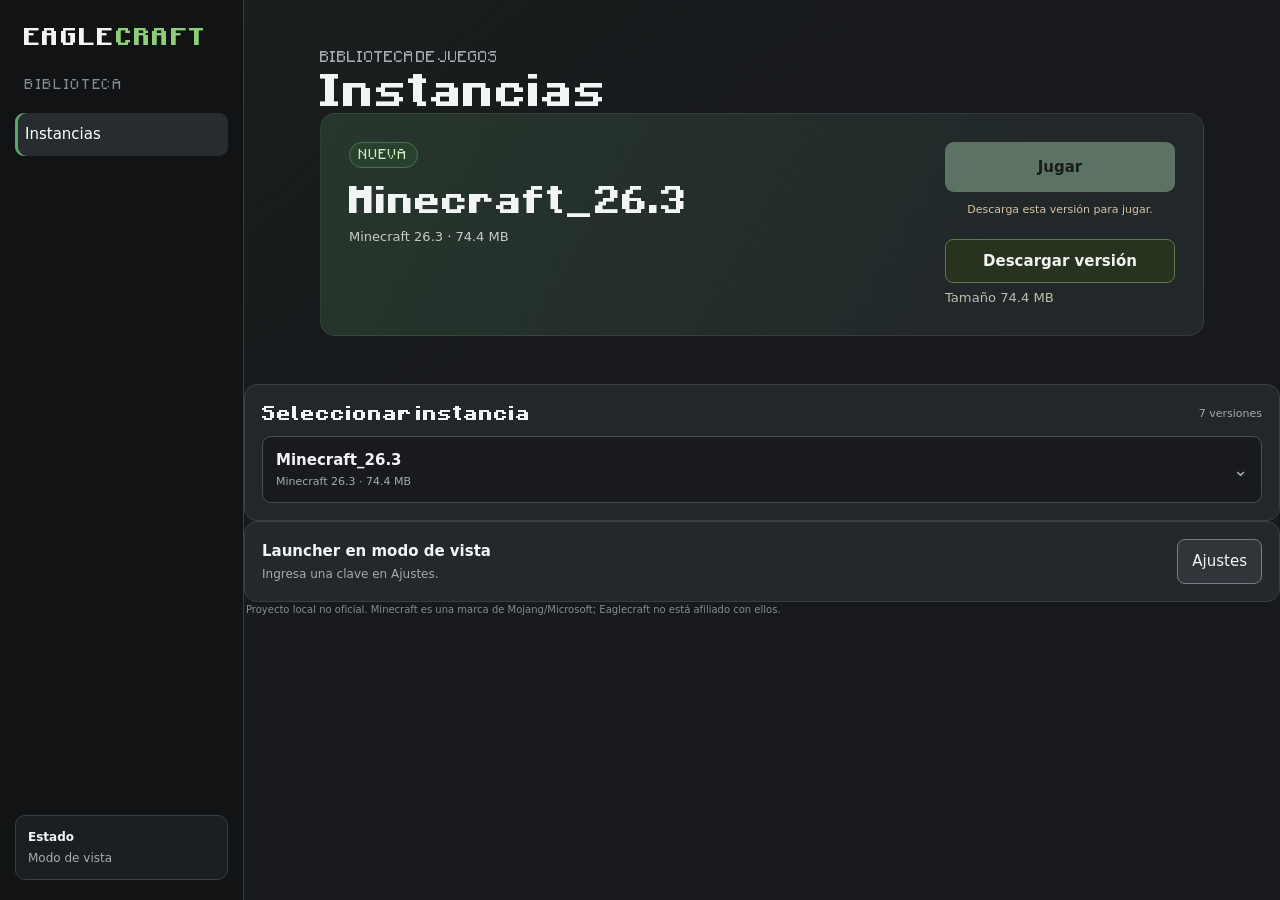
==== commit de447546: "Release launcher 1.0.1 with accurate download progress" ====
--- a/launcher/index.html
+++ b/launcher/index.html
@@ -72,6 +72,41 @@
 .game-overlay iframe{position:absolute;inset:0;width:100%;height:100%;border:0;background:#000}
 .overlay-return{position:absolute;right:max(14px,env(safe-area-inset-right));top:max(14px,env(safe-area-inset-top));z-index:2;min-height:44px;opacity:.92;box-shadow:0 2px 14px #0009;touch-action:manipulation}
 @media(max-width:700px){.developer-top{display:block}.developer-disable{margin:4px 0 12px}.developer-option{padding:11px}.overlay-return{font-size:.8rem;padding:10px}}
+
+
+
+
+
+
+/* Eaglecraft compact launcher controls */
+.download-actions{display:flex;flex-direction:column;gap:6px;margin-top:10px;min-width:0}
+.download-button,.developer-disable,.overlay-return,.download-dialog-actions .side-btn{border:1px solid #617849;border-radius:8px;background:#27321f;color:#f2f2f2;padding:10px 14px;font:inherit;font-weight:700;cursor:pointer;touch-action:manipulation}
+.download-button:disabled{opacity:.5;cursor:wait}
+.download-status,.download-progress-text,.download-size{font-size:.82rem;color:#b7c0ad;line-height:1.35}
+.download-progress{display:block;width:100%;height:10px;margin:18px 0 8px;accent-color:#8bb65b}
+.settings-tabs{display:flex;justify-content:flex-start;gap:10px;flex-wrap:wrap}
+.developer-top{display:flex;align-items:center;justify-content:space-between;gap:16px;flex-wrap:wrap}
+.developer-disable{background:#47251f;border-color:#895042}
+.developer-options{display:flex;flex-direction:column;gap:10px;margin:18px 0}
+.developer-option{display:flex;align-items:center;justify-content:space-between;gap:16px;padding:14px;border:1px solid var(--line);border-radius:10px;background:#1b1e22}
+.developer-option span{display:grid;gap:5px}.developer-option small{color:#aeb6aa;line-height:1.35}
+.developer-option input{width:22px;height:22px;accent-color:#8bb65b;flex:none}
+.developer-import{border-top:1px solid var(--line);padding-top:16px}.developer-notice{min-height:1.4em;color:#bfdc9c}
+.launcher-version-row{display:flex;align-items:center;gap:10px;flex-wrap:wrap;margin-bottom:20px;color:#c6cbbf}
+.dev-unlock-trigger{color:#f0f0f0;font-size:.95rem;font-weight:800;background:transparent;border:0;padding:4px 2px;cursor:default}
+.launcher-update-status{color:#a8ce77;font-size:.82rem;font-weight:700}
+.launcher-update-link{color:#b9db8a;font-size:.85rem;text-decoration:underline;text-underline-offset:3px}
+.download-modal{position:fixed;inset:0;z-index:10010;display:flex;align-items:center;justify-content:center;padding:18px;background:#000b;backdrop-filter:blur(3px)}
+.download-modal.hidden{display:none}
+.download-dialog{width:min(440px,100%);padding:22px;border:1px solid #4b5942;border-radius:14px;background:#171a1d;box-shadow:0 20px 70px #000b}
+.download-dialog h2{margin:0 0 10px;font-size:1.15rem;overflow-wrap:anywhere}
+.download-dialog-actions{display:flex;justify-content:flex-end;gap:10px;margin-top:18px}
+.download-dialog-actions .side-btn{min-width:100px;background:#24292c;border-color:#4b5356}
+.download-dialog-actions .hidden{display:none!important}
+.game-overlay{position:fixed;inset:0;z-index:9999;background:#000}
+.game-overlay iframe{position:absolute;inset:0;width:100%;height:100%;border:0;background:#000}
+.overlay-return{position:absolute;right:max(14px,env(safe-area-inset-right));top:max(14px,env(safe-area-inset-top));z-index:2;min-height:44px;opacity:.92;box-shadow:0 2px 14px #0009}
+@media(max-width:700px){.developer-top{display:block}.developer-disable{margin:10px 0 12px}.developer-option{padding:11px}.download-dialog{padding:18px}.download-dialog-actions .side-btn{min-height:44px}.launcher-version-row{gap:8px}}
 </style>
 </head>
 <body>
@@ -88,16 +123,16 @@
   <header class="topbar" aria-hidden="true"></header>
   <div class="main-inner">
     <section id="libraryView" class="view">
-    <div><div class="welcome">BIBLIOTECA DE JUEGOS</div><h1 class="title">Instancias</h1><p class="subtitle">Selecciona una versión para ver sus detalles y jugar.</p></div>
+    <div><div class="welcome">BIBLIOTECA DE JUEGOS</div><h1 class="title">Instancias</h1></div>
     <section class="play-panel" aria-live="polite">
       <div class="instance-meta"><span class="pill" id="selectedTag">INSTANCIA</span><h2 class="selected-name" id="selectedName"></h2><div class="selected-edition" id="selectedEdition"></div></div>
-      <div class="play-action"><button class="launch" id="launch">Jugar</button><div class="locked-note" id="launchNote"></div><div class="download-actions"><button id="downloadGame" class="download-button" type="button">Descargar versión</button><div id="downloadStatus" class="download-status">Cargando catálogo de GitHub…</div><div id="downloadProgress" class="hidden"><progress id="downloadProgressBar" class="download-progress" max="100" value="0"></progress><div id="downloadProgressText" class="download-progress-text"></div></div></div></div>
+      <div class="play-action"><button class="launch" id="launch">Jugar</button><div class="locked-note" id="launchNote"></div><div class="download-actions"><button id="downloadGame" class="download-button" type="button">Descargar versión</button><div id="downloadStatus" class="download-status">Cargando versiones…</div></div></div></div>
     </section>
     <section class="version-box">
       <div class="row-head"><h2>Seleccionar instancia</h2><span class="count" id="gameCount"></span></div>
       <button class="dropdown-toggle" id="dropdownToggle" aria-expanded="false" aria-controls="instanceList"><span class="current-choice"><strong id="dropdownName"></strong><small id="dropdownEdition"></small></span><span class="chevron">⌄</span></button>
       <div class="instance-list hidden" id="instanceList" role="listbox" aria-label="Versiones disponibles"></div>
-      <p class="inline-note">Abre el desplegable para ver todas las versiones disponibles.</p>
+
     </section>
     <section class="activation-card" id="activationCard"><div><h2 id="activationTitle">Launcher en modo de vista</h2><p id="activationDescription">Puedes explorar las instancias. Activa para habilitar el botón Jugar.</p><div id="autoActivationProgress" class="auto-activation-progress hidden" role="status" aria-live="polite"><span id="autoActivationMessage">Conectando con GitHub…</span><span class="windows-spinner" aria-hidden="true"></span></div></div><button class="activate-btn" id="openSettings">Ajustes</button></section>
     <footer class="foot">Proyecto local no oficial. Minecraft es una marca de Mojang/Microsoft; Eaglecraft no está afiliado con ellos.</footer>
@@ -106,27 +141,39 @@
     <section id="settingsView" class="settings-view hidden">
       <header class="settings-heading"><div><div class="welcome">CONFIGURACIÓN</div><h1 class="title">Ajustes</h1></div><button id="backToLauncher" class="settings-back">Volver a instancias</button></header>
       <nav class="settings-tabs" role="tablist" aria-label="Pestañas de ajustes"><button id="settingsTabActivation" class="settings-tab active" role="tab" aria-selected="true" aria-controls="settingsActivationPanel">Activación</button><button id="settingsTabDeveloper" class="settings-tab hidden" role="tab" aria-selected="false" aria-controls="settingsDeveloperPanel">Desarrollador</button><button id="settingsTabInfo" class="settings-tab settings-tab-info" role="tab" aria-selected="false" aria-controls="settingsInfoPanel">Información</button></nav>
-      <section id="settingsActivationPanel" class="settings-panel" role="tabpanel" aria-labelledby="settingsTabActivation"><h2>Gestión de activación</h2><p class="settings-intro">El launcher busca product.eagkey junto a este HTML. Las versiones se descargan cuando las eliges y quedan guardadas en este dispositivo.</p><div class="activation-details"><div class="activation-detail"><span>Estado</span><strong id="activationState">Inactiva</strong></div><div class="activation-detail"><span>Tipo</span><strong id="activationMode">—</strong></div><div class="activation-detail"><span>ID de licencia</span><strong id="activationId">—</strong></div><div class="activation-detail"><span>Vigencia</span><strong id="activationExpiry">—</strong></div><div class="activation-detail"><span>Clave</span><strong id="activationKey" aria-label="Clave de activación enmascarada">—</strong></div></div><div class="settings-actions"><button id="settingsEnterCode" class="activate-btn">Ingresar o cambiar clave</button><button id="settingsDeactivate" class="settings-danger hidden">Desactivar activación</button></div><div id="productLicenseHelp" class="hidden" role="status" aria-live="polite" style="margin-top:12px;padding:12px;border:1px solid var(--line);border-radius:10px;background:#1a1d21"><p id="productLicenseMessage" class="settings-intro" style="margin-bottom:10px"></p><input id="productLicensePicker" type="file" accept=".eagkey,text/plain" hidden><div class="settings-actions"><button id="selectProductLicense" class="side-btn">Elegir archivo .eagkey</button><button id="continueWithoutProductLicense" class="side-btn hidden">Confirmar que no hay archivo</button></div></div></section>
+      <section id="settingsActivationPanel" class="settings-panel" role="tabpanel" aria-labelledby="settingsTabActivation"><h2>Gestión de activación</h2><div class="activation-details"><div class="activation-detail"><span>Estado</span><strong id="activationState">Inactiva</strong></div><div class="activation-detail"><span>Tipo</span><strong id="activationMode">—</strong></div><div class="activation-detail"><span>ID de licencia</span><strong id="activationId">—</strong></div><div class="activation-detail"><span>Vigencia</span><strong id="activationExpiry">—</strong></div><div class="activation-detail"><span>Clave</span><strong id="activationKey" aria-label="Clave de activación enmascarada">—</strong></div></div><div class="settings-actions"><button id="settingsEnterCode" class="activate-btn">Ingresar o cambiar clave</button><button id="settingsDeactivate" class="settings-danger hidden">Desactivar activación</button></div><div id="productLicenseHelp" class="hidden" role="status" aria-live="polite">
+  <p id="productLicenseMessage" class="hidden"></p>
+  <input id="productLicensePicker" type="file" accept=".eagkey,text/plain" hidden>
+  <div class="settings-actions"><button id="selectProductLicense" class="side-btn" type="button">Cargar licencia</button></div>
+</div></section>
       <section id="settingsDeveloperPanel" class="settings-panel hidden" role="tabpanel" aria-labelledby="settingsTabDeveloper">
-  <div class="developer-top"><div><h2>Opciones de desarrollador</h2><p class="settings-intro">Estas opciones solo afectan a este dispositivo y se restablecen al desactivarlas.</p></div>
+  <div class="developer-top"><h2>Opciones de desarrollador</h2>
   <button id="disableDeveloperMode" class="side-btn developer-disable">Desactivar opciones de desarrollador</button></div>
   <div class="developer-options">
-    <label class="developer-option"><span><strong>Omitir validación de licencia</strong><small>Permite abrir versiones ya descargadas sin validar una clave.</small></span><input id="devSkipLicense" type="checkbox"></label>
-    <label class="developer-option"><span><strong>Permitir cambiar una clave OEM</strong><small>Habilita el cambio manual aunque exista product.eagkey; el archivo no se modifica.</small></span><input id="devUnlockOEM" type="checkbox"></label>
-    <label class="developer-option"><span><strong>Modo sin conexión</strong><small>Usa únicamente versiones guardadas en este dispositivo.</small></span><input id="devOfflineOnly" type="checkbox"></label>
+    <label class="developer-option"><span><strong>Omitir validación</strong><small>Permite abrir juegos guardados.</small></span><input id="devSkipLicense" type="checkbox"></label>
+    <label class="developer-option"><span><strong>Editar licencia fija</strong><small>Permite cambiar una clave bloqueada.</small></span><input id="devUnlockOEM" type="checkbox"></label>
+    <label class="developer-option"><span><strong>Modo sin conexión</strong><small>Usa solo datos guardados.</small></span><input id="devOfflineOnly" type="checkbox"></label>
   </div>
-  <div class="developer-import"><h3>Añadir un juego local</h3><p class="settings-intro">Importa un archivo .html para guardarlo y abrirlo incluso sin conexión.</p>
-  <input id="localGamePicker" type="file" accept=".html,.htm,text/html" hidden><button id="importLocalGame" class="side-btn">Importar HTML de juego</button></div>
+  <div class="developer-import"><h3>Añadir juego local</h3>
+  <input id="localGamePicker" type="file" accept=".html,.htm,text/html" hidden><button id="importLocalGame" class="side-btn">Importar HTML</button></div>
   <p id="developerNotice" class="developer-notice" role="status" aria-live="polite"></p>
-</section><section id="settingsInfoPanel" class="settings-panel hidden" role="tabpanel" aria-labelledby="settingsTabInfo"><h2>Información del dispositivo</h2><button id="devUnlockTrigger" class="dev-unlock-trigger" type="button" aria-label="Versión del launcher">Eaglecraft Launcher · build modular</button><p class="settings-intro">Datos básicos del navegador y de esta instalación local. No se obtiene el número de serie del dispositivo.</p><div class="activation-details device-details"><div class="activation-detail"><span>ID local</span><strong id="deviceId">—</strong></div><div class="activation-detail"><span>Sistema</span><strong id="deviceSystem">—</strong></div><div class="activation-detail"><span>Navegador</span><strong id="deviceBrowser">—</strong></div><div class="activation-detail"><span>Pantalla y orientación</span><strong id="deviceScreen">—</strong></div><div class="activation-detail"><span>Idioma</span><strong id="deviceLanguage">—</strong></div><div class="activation-detail"><span>Zona horaria</span><strong id="deviceTimezone">—</strong></div></div><p class="device-note">El ID se genera localmente y puede cambiar si se borran los datos del navegador o de la app.</p></section>
+</section><section id="settingsInfoPanel" class="settings-panel hidden" role="tabpanel" aria-labelledby="settingsTabInfo">
+  <div class="launcher-version-row"><span>Versión</span><button id="devUnlockTrigger" class="dev-unlock-trigger" type="button" aria-label="Versión del launcher"><span id="launcherVersion">1.0.1</span></button><span id="launcherUpdateStatus" class="launcher-update-status hidden" role="status"></span><a id="launcherUpdateLink" class="launcher-update-link" href="https://github.com/Dubicrack-YT/EaglecraftLauncher/raw/refs/heads/main/launcher/index.html" target="_blank" rel="noopener">Descargar desde GitHub</a></div>
+  <h2>Información del dispositivo</h2>
+  <div class="activation-details device-details"><div class="activation-detail"><span>ID local</span><strong id="deviceId">—</strong></div><div class="activation-detail"><span>Sistema</span><strong id="deviceSystem">—</strong></div><div class="activation-detail"><span>Navegador</span><strong id="deviceBrowser">—</strong></div><div class="activation-detail"><span>Pantalla y orientación</span><strong id="deviceScreen">—</strong></div><div class="activation-detail"><span>Idioma</span><strong id="deviceLanguage">—</strong></div><div class="activation-detail"><span>Zona horaria</span><strong id="deviceTimezone">—</strong></div></div>
+</section>
     </section>
   </div>
 <section id="gameOverlay" class="game-overlay hidden" aria-label="Juego">
   <iframe id="gameFrame" title="Juego" allow="fullscreen; gamepad; autoplay; clipboard-read; clipboard-write"></iframe>
-  <button id="closeGameOverlay" class="overlay-return" type="button" aria-label="Volver al launcher">Volver al launcher</button>
-</section></main>
+  <button id="closeGameOverlay" class="overlay-return" type="button" aria-label="Salir">Salir</button>
+</section><div id="downloadModal" class="download-modal hidden" role="dialog" aria-modal="true" aria-labelledby="downloadTitle">
+  <section class="download-dialog"><h2 id="downloadTitle">Descargando</h2><div class="download-size">Tamaño: <strong id="downloadExpectedSize">—</strong></div>
+  <progress id="downloadProgressBar" class="download-progress" max="100" value="0"></progress><div id="downloadProgressText" class="download-progress-text" role="status" aria-live="polite">0 KB</div>
+  <div class="download-dialog-actions"><button id="cancelDownload" class="side-btn" type="button">Cancelar</button><button id="closeDownloadModal" class="side-btn hidden" type="button">Cerrar</button></div></section>
+</div></main>
 </div>
-<div id="activationModal" class="modal hidden" role="dialog" aria-modal="true" aria-labelledby="activationHeading"><section class="dialog"><div class="dialog-head"><div><h2 id="activationHeading">Activar launcher</h2><p>La licencia product.eagkey se lee al abrir; no hace falta compilar. Si el navegador bloquea archivos locales, cárgala desde Ajustes.</p></div><button class="close" id="closeActivation" aria-label="Cerrar">×</button></div><label for="keyInput">Clave de activación</label><input type="text" id="keyInput" autocomplete="off" autocapitalize="characters" placeholder="EAGLE-XXXX-XXXX-XXXX-XXXX-XXXX-XXXX-XXXX-XXXX"><div class="dialog-actions"><button class="side-btn" id="cancelActivation">Ahora no</button><button class="launch" id="submitActivation">Activar</button></div><div id="activationProgress" class="activation-progress" role="status" aria-live="polite"><span id="activationMessage">Preparando verificación…</span><span class="windows-spinner" aria-hidden="true"></span></div><p class="error" id="activationError"></p></section></div>
+<div id="activationModal" class="modal hidden" role="dialog" aria-modal="true" aria-labelledby="activationHeading"><section class="dialog"><div class="dialog-head"><div><h2 id="activationHeading">Activar launcher</h2></div><button class="close" id="closeActivation" aria-label="Cerrar">×</button></div><label for="keyInput">Clave de activación</label><input type="text" id="keyInput" autocomplete="off" autocapitalize="characters" placeholder="EAGLE-XXXX-XXXX-XXXX-XXXX-XXXX-XXXX-XXXX-XXXX"><div class="dialog-actions"><button class="side-btn" id="cancelActivation">Ahora no</button><button class="launch" id="submitActivation">Activar</button></div><div id="activationProgress" class="activation-progress" role="status" aria-live="polite"><span id="activationMessage">Preparando verificación…</span><span class="windows-spinner" aria-hidden="true"></span></div><p class="error" id="activationError"></p></section></div>
 <script>
 "use strict";
 
@@ -140,6 +187,10 @@
 const KEY_STORAGE = "eaglecraftLicenseCode";
 const FIRST_USE_PREFIX = "eaglecraftLicenseFirstUse:";
 const OFFLINE_LICENSE_SNAPSHOT = "eaglecraftLastValidLicense";
+const OFFLINE_GRACE_MS = 24 * 60 * 60 * 1000;
+const LAUNCHER_VERSION = "1.0.1";
+const LAUNCHER_DOWNLOAD_URL = "https://github.com/Dubicrack-YT/EaglecraftLauncher/raw/refs/heads/main/launcher/index.html";
+const NETWORK_TIMEOUT_MS = 8000;
 
 let selectedIndex = 0;
 let validationPending = false;
@@ -154,6 +205,7 @@
 let localGameObjectUrl = "";
 let localGameRecord = null;
 let downloadInProgress = false;
+let downloadController = null;
 let devTapCount = 0;
 let devTapTimer = 0;
 
@@ -161,7 +213,7 @@
 let productLicenseData = null;
 let hasPackagedLicense = false;
 let productLicenseStatus = "checking";
-let productLicenseMessage = "Buscando product.eagkey junto al launcher…";
+let productLicenseMessage = "";
 
 function parseProductLicenseText(text) {
   const fields = Object.create(null);
@@ -181,19 +233,20 @@
 function refreshProductLicenseHelp() {
   const help = $("productLicenseHelp");
   if (!help) return;
-  const needsHelp = productLicenseStatus === "unreadable" || productLicenseStatus === "invalid";
-  help.classList.toggle("hidden", !needsHelp);
-  $("productLicenseMessage").textContent = productLicenseMessage;
-  const continueButton = $("continueWithoutProductLicense");
-  if (continueButton) continueButton.classList.toggle("hidden", productLicenseStatus !== "unreadable");
+  const needsPicker = productLicenseStatus === "unreadable" && !hasPackagedLicense;
+  help.classList.toggle("hidden", !needsPicker);
+  const message = $("productLicenseMessage");
+  if (message) message.textContent = "";
+  const picker = $("selectProductLicense");
+  if (picker) picker.textContent = "Cargar licencia";
 }
 
 async function detectProductLicenseFile() {
   productLicenseStatus = "checking";
-  productLicenseMessage = "Buscando product.eagkey junto al launcher…";
+  productLicenseMessage = "";
   updateAccess();
   const controller = new AbortController();
-  const timeout = setTimeout(() => controller.abort(), 3000);
+  const timeout = setTimeout(() => controller.abort(), 2500);
   try {
     const fileUrl = new URL(PRODUCT_LICENSE_PATH, document.baseURI);
     fileUrl.searchParams.set("t", String(Date.now()));
@@ -202,30 +255,34 @@
       productLicenseData = null;
       hasPackagedLicense = false;
       productLicenseStatus = "missing";
-      productLicenseMessage = "No se encontró product.eagkey junto al launcher.";
+      productLicenseMessage = "";
     } else if (!response.ok) {
-      throw new Error(`El archivo respondió HTTP ${response.status}.`);
+      throw new Error("No se pudo leer la licencia.");
     } else {
       hasPackagedLicense = true;
       try {
         productLicenseData = parseProductLicenseText(await response.text());
         productLicenseStatus = "loaded";
-        productLicenseMessage = `Se detectó product.eagkey (ID ${productLicenseData.id}); la clave queda bloqueada.`;
-      } catch (error) {
+        productLicenseMessage = "";
+        licenseCheck = { status: "unverified", record: null, message: "" };
+        validationMessage = "";
+      } catch {
         productLicenseData = null;
         productLicenseStatus = "invalid";
-        productLicenseMessage = `Se detectó product.eagkey, pero su formato no es válido. La clave queda bloqueada. ${error instanceof Error ? error.message : ""}`;
+        productLicenseMessage = "Licencia fija no válida.";
         licenseCheck = { status: "file_error", record: null, message: productLicenseMessage };
         validationMessage = productLicenseMessage;
       }
     }
   } catch {
+    // Browsers may prohibit sibling-file reads under file://. Keep the launcher usable;
+    // an optional file picker is offered, but manual activation remains available.
     productLicenseData = null;
     hasPackagedLicense = false;
     productLicenseStatus = "unreadable";
-    productLicenseMessage = "El navegador no pudo comprobar product.eagkey automáticamente. Si existe, selecciónalo aquí; si no existe, confirma para usar una clave manual.";
-    licenseCheck = { status: "file_error", record: null, message: productLicenseMessage };
-    validationMessage = productLicenseMessage;
+    productLicenseMessage = "";
+    licenseCheck = { status: "none", record: null, message: "" };
+    validationMessage = "";
   } finally {
     clearTimeout(timeout);
     updateAccess();
@@ -235,46 +292,38 @@
 async function loadSelectedProductLicense(file) {
   if (!file) return;
   if (!/\.eagkey$/i.test(file.name)) {
+    hasPackagedLicense = false;
+    productLicenseData = null;
     productLicenseStatus = "unreadable";
-    productLicenseMessage = "Selecciona un archivo con extensión .eagkey; si no hay uno junto al launcher, confirma para usar una clave manual.";
+    productLicenseMessage = "";
     updateAccess();
     return;
   }
   hasPackagedLicense = true;
   productLicenseData = null;
   productLicenseStatus = "invalid";
-  productLicenseMessage = `Se detectó ${file.name}; se está leyendo el archivo.`;
-  licenseCheck = { status: "file_error", record: null, message: productLicenseMessage };
-  validationMessage = productLicenseMessage;
+  productLicenseMessage = "";
+  licenseCheck = { status: "file_error", record: null, message: "Licencia fija no válida." };
+  validationMessage = "";
   updateAccess();
   try {
     productLicenseData = parseProductLicenseText(await file.text());
     productLicenseStatus = "loaded";
-    productLicenseMessage = `Se cargó ${file.name} (ID ${productLicenseData.id}); la clave queda bloqueada.`;
+    productLicenseMessage = "";
     licenseCheck = { status: "unverified", record: null, message: "" };
-    validationMessage = "Archivo .eagkey leído; comprobando la licencia online…";
+    validationMessage = "";
     updateAccess();
     await verifyConfiguredLicense();
-  } catch (error) {
+  } catch {
     productLicenseData = null;
     productLicenseStatus = "invalid";
-    productLicenseMessage = `El archivo .eagkey no tiene el formato esperado. La clave queda bloqueada. ${error instanceof Error ? error.message : ""}`;
+    productLicenseMessage = "Licencia fija no válida.";
     licenseCheck = { status: "file_error", record: null, message: productLicenseMessage };
     validationMessage = productLicenseMessage;
     updateAccess();
   }
 }
 
-function continueWithoutProductLicense() {
-  if (productLicenseStatus !== "unreadable") return;
-  productLicenseData = null;
-  hasPackagedLicense = false;
-  productLicenseStatus = "missing";
-  productLicenseMessage = "Se continuará sin archivo .eagkey; la clave manual requiere validación online.";
-  licenseCheck = { status: "none", record: null, message: productLicenseMessage };
-  validationMessage = "No hay una clave configurada. Ingresa una clave desde Ajustes.";
-  updateAccess();
-}
 
 function hasOEMKeyLock() {
   return hasPackagedLicense && !(devEnabled && devPrefs.unlockOEM);
@@ -343,50 +392,41 @@
 
 async function validateOnline(code) {
   const controller = new AbortController();
-  const timeout = setTimeout(() => controller.abort(), 12000);
+  const timeout = setTimeout(() => controller.abort(), NETWORK_TIMEOUT_MS);
   try {
     const response = await fetch(LICENSE_REGISTRY_URL + "?t=" + Date.now(), {
       cache: "no-store",
       headers: { Accept: "application/json" },
       signal: controller.signal,
     });
-    if (response.status === 404) return { status: "invalid", record: null, message: "La clave no aparece en el registro central." };
-    if (!response.ok) return { status: "offline", record: null, message: "GitHub no respondió correctamente. Conecta a Internet para volver a verificar." };
+    if (response.status === 404) return { status: "invalid", record: null, message: "La clave no aparece en el registro." };
+    if (!response.ok) return { status: "offline", record: null, message: "No se pudo actualizar la vigencia." };
     const registry = await response.json();
-    if (!registry || registry.schemaVersion !== 1 || !Array.isArray(registry.licenses)) return { status: "registry_error", record: null, message: "El registro central tiene un formato o versión inválidos." };
+    if (!registry || registry.schemaVersion !== 1 || !Array.isArray(registry.licenses)) return { status: "registry_error", record: null, message: "No se pudo verificar la licencia." };
     const matches = registry.licenses.filter((item) => String(item && item.key || "").trim().toUpperCase() === code);
-    if (!matches.length) return { status: "invalid", record: null, message: "La clave no aparece en el registro central." };
-    if (matches.length !== 1) return { status: "registry_error", record: null, message: "La clave aparece más de una vez en el registro central." };
+    if (!matches.length) return { status: "invalid", record: null, message: "La clave no aparece en el registro." };
+    if (matches.length !== 1) return { status: "registry_error", record: null, message: "No se pudo verificar la licencia." };
     const record = matches[0];
     if (!record || !record.id || !record.type || (record.status !== "active" && record.status !== "revoked")) {
-      return { status: "registry_error", record: null, message: "La licencia tiene campos obligatorios inválidos en el registro central." };
-    }
-    if (record.status === "revoked") return { status: "revoked", record, message: "La licencia fue revocada desde el panel." };
+      return { status: "registry_error", record: null, message: "No se pudo verificar la licencia." };
+    }
+    if (record.status === "revoked") return { status: "revoked", record, message: "La licencia ya no está activa." };
     const durationHours = record.durationHours == null ? null : Number(record.durationHours);
-    if (durationHours !== null && (!Number.isFinite(durationHours) || durationHours <= 0)) {
-      return { status: "registry_error", record, message: "La duración de esta licencia no es válida en el registro central." };
-    }
+    if (durationHours !== null && (!Number.isFinite(durationHours) || durationHours <= 0)) return { status: "registry_error", record, message: "No se pudo verificar la licencia." };
     if (record.expiresAt != null && record.expiresAt !== "") {
-      if (typeof record.expiresAt !== "string") return { status: "registry_error", record, message: "La fecha de vencimiento de esta licencia no es válida." };
+      if (typeof record.expiresAt !== "string") return { status: "registry_error", record, message: "No se pudo verificar la licencia." };
       const expiry = Date.parse(record.expiresAt);
-      if (!Number.isFinite(expiry)) return { status: "registry_error", record, message: "La fecha de vencimiento de esta licencia no es válida." };
-      if (Date.now() >= expiry) return { status: "expired", record, message: "La licencia ya venció." };
+      if (!Number.isFinite(expiry)) return { status: "registry_error", record, message: "No se pudo verificar la licencia." };
+      if (Date.now() >= expiry) return { status: "expired", record, message: "La licencia venció." };
     }
     const firstUse = localFirstUse(record);
     if (!firstUse.ok) {
-      if (Number(record.durationHours) > 0 && firstUse.expiry && Date.now() >= firstUse.expiry) {
-        return { status: "expired", record, localExpiry: firstUse.expiry, message: "Venció la duración de esta licencia desde su primer uso en este dispositivo." };
-      }
-      if (Number(record.durationHours) > 0) return { status: "storage_error", record, message: "No se pudo guardar la fecha local de primer uso. Habilita el almacenamiento de la app e inténtalo de nuevo." };
-    }
-    return {
-      status: "valid",
-      record,
-      localExpiry: firstUse.expiry,
-      message: "Licencia verificada en el registro central.",
-    };
+      if (Number(record.durationHours) > 0 && firstUse.expiry && Date.now() >= firstUse.expiry) return { status: "expired", record, localExpiry: firstUse.expiry, message: "La licencia venció." };
+      if (Number(record.durationHours) > 0) return { status: "storage_error", record, message: "No se pudo guardar la vigencia local." };
+    }
+    return { status: "valid", record, localExpiry: firstUse.expiry, checkedAt: Date.now(), message: "Licencia válida." };
   } catch {
-    return { status: "offline", record: null, message: "Sin conexión con GitHub. La clave se conservó, pero necesitas Internet para activar." };
+    return { status: "offline", record: null, message: "No se pudo actualizar la vigencia." };
   } finally {
     clearTimeout(timeout);
   }
@@ -394,11 +434,11 @@
 
 function saveOfflineLicenseSnapshot(code, result) {
   try {
-    if (result && result.status === "valid" && result.record) {
+    if (result && result.status === "valid" && result.record && !result.offline) {
       localStorage.setItem(OFFLINE_LICENSE_SNAPSHOT, JSON.stringify({ code, record: result.record, checkedAt: Date.now() }));
       return;
     }
-    if (result && ["expired", "revoked", "invalid"].includes(result.status)) {
+    if (result && ["expired", "revoked", "invalid", "registry_error", "storage_error"].includes(result.status)) {
       const stored = JSON.parse(localStorage.getItem(OFFLINE_LICENSE_SNAPSHOT) || "null");
       if (stored && stored.code === code) localStorage.removeItem(OFFLINE_LICENSE_SNAPSHOT);
     }
@@ -409,23 +449,28 @@
   try {
     const snapshot = JSON.parse(localStorage.getItem(OFFLINE_LICENSE_SNAPSHOT) || "null");
     const record = snapshot && snapshot.record;
+    const now = Date.now();
+    const checkedAt = Number(snapshot && snapshot.checkedAt);
     if (!snapshot || snapshot.code !== code || !record || String(record.key || "").trim().toUpperCase() !== code || record.status !== "active") {
-      return { status: "offline", record: null, message: "No hay una validación anterior guardada para esta clave. Conéctate y valídala primero, o activa omitir validación en Desarrollador." };
+      return { status: "offline", record: null, message: "Conéctate para validar esta clave." };
+    }
+    if (!Number.isFinite(checkedAt) || checkedAt <= 0 || checkedAt > now + 5 * 60 * 1000 || now - checkedAt > OFFLINE_GRACE_MS) {
+      return { status: "offline", record: null, message: "La vigencia offline terminó. Conéctate para actualizarla." };
     }
     if (record.expiresAt != null && record.expiresAt !== "") {
-      if (typeof record.expiresAt !== "string" || !Number.isFinite(Date.parse(record.expiresAt))) return { status: "registry_error", record: null, message: "La fecha guardada de la licencia no es válida." };
-      if (Date.now() >= Date.parse(record.expiresAt)) return { status: "expired", record, message: "La licencia venció; el modo sin conexión no puede extenderla." };
+      if (typeof record.expiresAt !== "string" || !Number.isFinite(Date.parse(record.expiresAt))) return { status: "registry_error", record: null, message: "No se pudo comprobar la vigencia." };
+      if (now >= Date.parse(record.expiresAt)) return { status: "expired", record, message: "La licencia venció." };
     }
     const hours = record.durationHours == null ? null : Number(record.durationHours);
-    if (hours !== null && (!Number.isFinite(hours) || hours <= 0)) return { status: "registry_error", record: null, message: "La duración guardada de la licencia no es válida." };
+    if (hours !== null && (!Number.isFinite(hours) || hours <= 0)) return { status: "registry_error", record: null, message: "No se pudo comprobar la vigencia." };
     const firstUse = localFirstUse(record);
     if (!firstUse.ok) {
-      if (firstUse.expiry && Date.now() >= firstUse.expiry) return { status: "expired", record, localExpiry: firstUse.expiry, message: "Venció la duración local de esta licencia." };
-      return { status: "storage_error", record, message: "No se pudo comprobar el vencimiento local guardado." };
-    }
-    return { status: "valid", record, localExpiry: firstUse.expiry, offline: true, checkedAt: snapshot.checkedAt, message: "Modo sin conexión: se usa la última validación guardada. No se detectan revocaciones nuevas." };
+      if (firstUse.expiry && now >= firstUse.expiry) return { status: "expired", record, localExpiry: firstUse.expiry, message: "La licencia venció." };
+      return { status: "storage_error", record, message: "No se pudo comprobar la vigencia." };
+    }
+    return { status: "valid", record, localExpiry: firstUse.expiry, offline: true, checkedAt, message: "Licencia activa sin conexión." };
   } catch {
-    return { status: "offline", record: null, message: "No se pudo leer el permiso local. Conéctate para volver a validar." };
+    return { status: "offline", record: null, message: "Conéctate para actualizar la vigencia." };
   }
 }
 
@@ -474,7 +519,7 @@
 async function loadStoredManifest() {
   try {
     const record = await readGameCache("__manifest__");
-    return record && Array.isArray(record.entries) ? record.entries : null;
+    return record && Array.isArray(record.entries) ? { entries: record.entries, launcherVersion: record.launcherVersion || "" } : null;
   } catch { return null; }
 }
 
@@ -496,26 +541,60 @@
   });
 }
 
+function compareVersions(a, b) {
+  const left = String(a || "0").match(/\d+/g) || ["0"];
+  const right = String(b || "0").match(/\d+/g) || ["0"];
+  const length = Math.max(left.length, right.length);
+  for (let i = 0; i < length; i += 1) {
+    const x = Number(left[i] || 0);
+    const y = Number(right[i] || 0);
+    if (x !== y) return x > y ? 1 : -1;
+  }
+  return 0;
+}
+
+function updateLauncherVersion(remoteVersion) {
+  const current = $("launcherVersion");
+  const status = $("launcherUpdateStatus");
+  const link = $("launcherUpdateLink");
+  if (current) current.textContent = LAUNCHER_VERSION;
+  if (link) {
+    link.href = LAUNCHER_DOWNLOAD_URL;
+    link.download = "index.html";
+    link.textContent = "Descargar desde GitHub";
+  }
+  if (status) {
+    const hasUpdate = remoteVersion && compareVersions(remoteVersion, LAUNCHER_VERSION) > 0;
+    status.textContent = hasUpdate ? `Nueva versión ${remoteVersion} disponible` : "";
+    status.classList.toggle("hidden", !hasUpdate);
+    if (hasUpdate && link) link.textContent = `Descargar versión ${remoteVersion}`;
+  }
+}
+
 async function loadGameCatalog() {
   if (devEnabled && devPrefs.offlineOnly) {
     const stored = await loadStoredManifest();
-    if (!stored) throw new Error("Modo sin conexión: todavía no hay catálogo guardado. Desactiva este modo y conéctate una vez a Internet.");
-    games = normalizeGames(stored);
-    validationMessage = "Modo sin conexión: se usa el catálogo guardado en este dispositivo.";
+    if (!stored) throw new Error("Catálogo no disponible.");
+    games = normalizeGames(stored.entries);
+    updateLauncherVersion(stored.launcherVersion);
   } else {
+    const controller = new AbortController();
+    const timeout = setTimeout(() => controller.abort(), NETWORK_TIMEOUT_MS);
     try {
-      const response = await fetch(GAMES_MANIFEST_URL + "?t=" + Date.now(), { cache: "no-store" });
-      if (!response.ok) throw new Error(`GitHub respondió HTTP ${response.status}.`);
+      const response = await fetch(GAMES_MANIFEST_URL + "?t=" + Date.now(), { cache: "no-store", signal: controller.signal });
+      if (!response.ok) throw new Error("Catálogo no disponible.");
       const data = await response.json();
       const entries = Array.isArray(data) ? data : data.versions;
       games = normalizeGames(entries);
-      try { await writeGameCache({ id: "__manifest__", type: "manifest", entries }); } catch {}
-      validationMessage = `${games.length} versiones encontradas en GitHub.`;
+      updateLauncherVersion(data && data.launcherVersion);
+      try { await writeGameCache({ id: "__manifest__", type: "manifest", entries, launcherVersion: data && data.launcherVersion || "" }); } catch {}
     } catch {
       const stored = await loadStoredManifest();
-      if (!stored) throw new Error("No se pudo consultar GitHub ni hay un catálogo guardado. Conéctate una vez a Internet para cargar las versiones.");
-      games = normalizeGames(stored);
-      validationMessage = "Sin conexión. Se usa el catálogo guardado en este dispositivo.";
+      if (!stored) throw new Error("Conéctate para cargar las versiones.");
+      games = normalizeGames(stored.entries);
+      updateLauncherVersion(stored.launcherVersion);
+    } finally {
+      clearTimeout(timeout);
     }
   }
   renderList();
@@ -546,8 +625,9 @@
   const offlineOnly = devEnabled && devPrefs.offlineOnly;
   button.disabled = !game || downloadInProgress || (offlineOnly && !selectedCacheRecord);
   button.textContent = downloadInProgress ? "Descargando…" : selectedCacheRecord ? "Quitar descarga" : offlineOnly ? "Sin conexión" : "Descargar versión";
-  status.textContent = downloadInProgress ? status.textContent : selectedCacheRecord ? `Guardada en este dispositivo · ${formatSize(selectedCacheRecord.sizeBytes || (selectedCacheRecord.blob && selectedCacheRecord.blob.size) || 0)} · disponible sin conexión` : offlineOnly ? "Modo sin conexión: solo puedes usar versiones ya guardadas." : game ? `Descarga bajo demanda · ${formatSize(game.sizeBytes)}` : "Cargando catálogo de GitHub…";
-  $("downloadProgress").classList.toggle("hidden", !downloadInProgress);
+  status.textContent = selectedCacheRecord
+    ? `Guardada · ${formatSize(selectedCacheRecord.sizeBytes || (selectedCacheRecord.blob && selectedCacheRecord.blob.size) || 0)} · disponible sin conexión`
+    : offlineOnly ? "No descargada" : game ? `Tamaño ${formatSize(game.sizeBytes)}` : "Cargando versiones…";
 }
 
 async function downloadSelectedGame() {
@@ -556,22 +636,31 @@
   if (selectedCacheRecord) {
     if (!window.confirm(`¿Quitar ${game.displayName} del almacenamiento de este dispositivo?`)) return;
     try { await deleteGameCache(game.id); selectedCacheRecord = null; await refreshSelectedCache(); }
-    catch (error) { alert(error instanceof Error ? error.message : "No se pudo quitar la descarga."); }
+    catch { alert("No se pudo quitar la descarga."); }
     return;
   }
   if (devEnabled && devPrefs.offlineOnly) {
-    alert("El modo sin conexión solo permite versiones guardadas. Desactívalo para descargar una versión.");
+    alert("Activa la conexión para descargar esta versión.");
     return;
   }
   downloadInProgress = true;
+  downloadController = new AbortController();
+  const modal = $("downloadModal");
+  $("downloadTitle").textContent = `Descargando ${game.displayName}`;
+  $("downloadExpectedSize").textContent = formatSize(game.sizeBytes);
   $("downloadProgressBar").value = 0;
-  $("downloadProgressText").textContent = "Conectando con GitHub…";
+  $("downloadProgressText").textContent = `0 KB / ${formatSize(game.sizeBytes)} · 0%`;
+  $("cancelDownload").classList.remove("hidden");
+  $("closeDownloadModal").classList.add("hidden");
+  if (modal) modal.classList.remove("hidden");
   updateDownloadControls();
   try {
     if (navigator.storage && navigator.storage.persist) await navigator.storage.persist().catch(() => false);
-    const response = await fetch(game.url, { cache: "no-store" });
-    if (!response.ok) throw new Error(`GitHub respondió HTTP ${response.status}.`);
-    const total = Number(response.headers.get("Content-Length")) || game.sizeBytes;
+    const response = await fetch(game.url, { cache: "no-store", signal: downloadController.signal });
+    if (!response.ok) throw new Error(`HTTP ${response.status}`);
+    const responseTotal = Number(response.headers.get("content-length")) || 0;
+    const total = responseTotal || Number(game.sizeBytes) || 0;
+    if (responseTotal) $("downloadExpectedSize").textContent = formatSize(responseTotal);
     const chunks = [];
     let loaded = 0;
     if (response.body && response.body.getReader) {
@@ -581,22 +670,35 @@
         if (done) break;
         chunks.push(value);
         loaded += value.byteLength;
-        const pct = total ? Math.min(100, Math.round(loaded * 100 / total)) : 0;
+        const pct = total ? Math.min(99, Math.floor(loaded * 100 / total)) : 0;
         $("downloadProgressBar").value = pct;
-        $("downloadProgressText").textContent = `${formatSize(loaded)} de ${formatSize(total)} · ${pct}%`;
+        $("downloadProgressText").textContent = `${formatSize(loaded)} / ${formatSize(total)} · ${pct}%`;
       }
     } else {
-      const data = await response.arrayBuffer(); chunks.push(data); loaded = data.byteLength;
+      const data = await response.arrayBuffer();
+      chunks.push(data);
+      loaded = data.byteLength;
+      $("downloadProgressBar").value = 99;
+      $("downloadProgressText").textContent = `${formatSize(loaded)} / ${formatSize(total)} · 99%`;
     }
     const blob = new Blob(chunks, { type: "text/html;charset=utf-8" });
-    if (!blob.size) throw new Error("GitHub devolvió una versión vacía.");
+    if (!blob.size) throw new Error("Archivo vacío");
     await writeGameCache({ id: game.id, type: "game", displayName: game.displayName, blob, sizeBytes: blob.size, savedAt: Date.now(), sourceUrl: game.url });
     selectedCacheRecord = await readGameCache(game.id);
-    $("downloadProgressText").textContent = `${formatSize(blob.size)} guardados; disponible sin conexión.`;
+    $("downloadProgressBar").value = 100;
+    $("downloadTitle").textContent = `${game.displayName} lista`;
+    $("downloadProgressText").textContent = `Guardada · ${formatSize(blob.size)} · disponible sin conexión`;
+    $("cancelDownload").classList.add("hidden");
+    $("closeDownloadModal").classList.remove("hidden");
   } catch (error) {
-    alert(`No se pudo guardar la versión. ${error instanceof Error ? error.message : "Comprueba el espacio disponible y la conexión."}`);
+    const cancelled = error && error.name === "AbortError";
+    $("downloadTitle").textContent = cancelled ? "Descarga cancelada" : "No se pudo completar";
+    $("downloadProgressText").textContent = cancelled ? "" : error instanceof Error ? error.message : "Comprueba la conexión y el espacio disponible.";
+    $("cancelDownload").classList.add("hidden");
+    $("closeDownloadModal").classList.remove("hidden");
   } finally {
     downloadInProgress = false;
+    downloadController = null;
     updateDownloadControls();
     updateAccess();
   }
@@ -623,6 +725,16 @@
   if (currentGameObjectUrl) { URL.revokeObjectURL(currentGameObjectUrl); currentGameObjectUrl = ""; }
   if (localGameObjectUrl) { URL.revokeObjectURL(localGameObjectUrl); localGameObjectUrl = ""; }
   if (returnToLibrary) { $("settingsView").classList.add("hidden"); $("libraryView").classList.remove("hidden"); updateAccess(); }
+}
+
+function exitGameApp() {
+  closeGameOverlay(false);
+  try { window.close(); } catch {}
+  setTimeout(() => {
+    if (window.closed) return;
+    if (history.length > 1) history.back();
+    else window.location.replace("about:blank");
+  }, 180);
 }
 
 function readDevPreferences() {
@@ -733,8 +845,8 @@
   const record = licenseCheck.record;
   const active = isActive();
   let state = "Inactiva";
-  if (productLicenseStatus === "checking") state = "Buscando .eagkey…";
-  else if (productLicenseStatus === "unreadable" || productLicenseStatus === "invalid") state = "Archivo .eagkey sin verificar";
+  if (productLicenseStatus === "checking") state = "Verificando…";
+  else if (hasPackagedLicense && !productLicenseData) state = "Licencia fija no válida";
   else if (validationPending) state = "Verificando…";
   else if (active) state = licenseCheck.offline ? "Activa sin conexión" : "Activa";
   else if (licenseCheck.status === "expired") state = "Vencida";
@@ -743,7 +855,7 @@
   else if (licenseCheck.status === "invalid") state = "Clave no válida";
   else if (licenseCheck.status === "storage_error") state = "Error de almacenamiento";
   $("activationState").textContent = state;
-  $("activationMode").textContent = record ? String(record.type || "Licencia") : hasPackagedLicense ? (productLicenseData ? "Preconfigurada" : "Preconfigurada (inválida)") : productLicenseStatus === "unreadable" ? "Archivo pendiente" : "—";
+  $("activationMode").textContent = record ? String(record.type || "Licencia") : hasPackagedLicense ? "Fija" : "—";
   $("activationId").textContent = record ? String(record.id || "—") : productLicenseData ? String(productLicenseData.id || "—") : "—";
   $("activationExpiry").textContent = record ? licenseExpiryText(record) : "—";
   $("activationKey").textContent = maskActivationKey(code);
@@ -752,8 +864,8 @@
   const oemLocked = hasOEMKeyLock();
   if (changeButton) {
     changeButton.classList.toggle("hidden", oemLocked);
-    changeButton.disabled = oemLocked || productLicenseStatus === "checking" || ((productLicenseStatus === "unreadable" || productLicenseStatus === "invalid") && !(devEnabled && devPrefs.unlockOEM));
-    changeButton.textContent = code ? "Ingresar o cambiar clave" : "Ingresar clave";
+    changeButton.disabled = oemLocked || productLicenseStatus === "checking";
+    changeButton.textContent = code ? "Cambiar clave" : "Ingresar clave";
   }
   const deactivateButton = $("settingsDeactivate");
   if (deactivateButton) deactivateButton.classList.add("hidden");
@@ -763,35 +875,21 @@
 function updateAccess() {
   const active = isActive();
   const filePending = productLicenseStatus === "checking";
-  const fileBlocked = (productLicenseStatus === "unreadable" || productLicenseStatus === "invalid") && !(devEnabled && (devPrefs.skipLicense || devPrefs.unlockOEM));
+  const fileBlocked = hasPackagedLicense && !productLicenseData && !(devEnabled && (devPrefs.skipLicense || devPrefs.unlockOEM));
   const pending = validationPending || filePending;
-  $("statusText").textContent = filePending ? "Buscando .eagkey…" : pending ? "Verificando licencia…" : active ? (licenseCheck.offline ? "Licencia aceptada sin conexión" : "Licencia activa") : "Modo de vista";
+  $("statusText").textContent = filePending ? "Verificando…" : pending ? "Verificando licencia…" : active ? (licenseCheck.offline ? "Licencia activa sin conexión" : "Licencia activa") : "Modo de vista";
   $("activationCard").classList.toggle("activated", active && !pending);
-  $("activationTitle").textContent = filePending ? "Detectando licencia local…" : pending ? "Verificando licencia online…" : active ? "Launcher activado" : "Launcher en modo de vista";
-  const activeDescription = licenseCheck.offline
-    ? licenseCheck.message
-    : licenseCheck.record
-      ? `Licencia ${licenseCheck.record.id} confirmada. Puedes jugar.`
-      : "Acceso permitido por las opciones de desarrollador.";
-  const description = filePending
-    ? productLicenseMessage
-    : fileBlocked
-      ? productLicenseMessage
-      : pending
-        ? validationMessage
-        : active
-          ? activeDescription
-          : hasPackagedLicense
-            ? validationMessage || "La licencia preconfigurada no es válida; no se puede cambiar desde el launcher."
-            : validationMessage || "Introduce una clave desde Ajustes. Se validará en línea antes de habilitar Jugar.";
+  $("activationTitle").textContent = filePending ? "Iniciando…" : pending ? "Verificando licencia…" : active ? "Launcher activado" : "Launcher en modo de vista";
+  const activeDescription = licenseCheck.offline ? "Licencia válida sin conexión." : licenseCheck.record ? `Licencia ${licenseCheck.record.id} confirmada.` : "Acceso de desarrollador.";
+  const description = filePending ? "" : fileBlocked ? "Licencia fija no válida." : pending ? validationMessage : active ? activeDescription : hasPackagedLicense ? "Licencia fija no válida." : validationMessage || "Ingresa una clave en Ajustes.";
   $("activationDescription").textContent = description;
-  $("autoActivationMessage").textContent = filePending ? productLicenseMessage : validationMessage || "Consultando el registro central de GitHub…";
+  $("autoActivationMessage").textContent = filePending ? "" : validationMessage || "";
   $("autoActivationProgress").classList.toggle("hidden", !pending);
   $("openSettings").classList.toggle("hidden", pending);
   $("launch").disabled = !active || pending || fileBlocked || selectedCacheChecking || !selectedCacheRecord;
   $("launch").classList.toggle("hidden", pending);
   $("launchNote").classList.toggle("hidden", pending);
-  $("launchNote").textContent = fileBlocked ? productLicenseMessage : pending ? "Verificando…" : !selectedCacheRecord ? (selectedCacheChecking ? "Comprobando descarga…" : "Descarga esta versión para jugar, también sin conexión.") : active ? "Versión guardada y lista para iniciar." : "Valida una clave para poder jugar.";
+  $("launchNote").textContent = fileBlocked ? "Revisa la licencia." : pending ? "Verificando…" : !selectedCacheRecord ? (selectedCacheChecking ? "Comprobando descarga…" : "Descarga esta versión para jugar.") : active ? "Lista para iniciar." : "Valida una clave para jugar.";
   refreshActivationSettings();
   refreshDeveloperPanel();
   updateDownloadControls();
@@ -799,28 +897,28 @@
 
 async function verifyConfiguredLicense() {
   if (devEnabled && devPrefs.skipLicense) {
-    licenseCheck = { status: "dev_override", record: null, message: "Validación omitida por opciones de desarrollador." };
+    licenseCheck = { status: "dev_override", record: null, message: "" };
+    validationMessage = "";
+    validationPending = false;
+    updateAccess();
+    return;
+  }
+  if (productLicenseStatus === "checking") {
+    validationPending = false;
+    updateAccess();
+    return;
+  }
+  if (hasOEMKeyLock() && !productLicenseData) {
+    licenseCheck = { status: "file_error", record: null, message: "Licencia fija no válida." };
     validationMessage = licenseCheck.message;
     validationPending = false;
     updateAccess();
     return;
   }
-  if (productLicenseStatus === "checking") {
-    validationPending = false;
-    updateAccess();
-    return;
-  }
-  if ((productLicenseStatus === "unreadable" || productLicenseStatus === "invalid") && !(devEnabled && devPrefs.unlockOEM)) {
-    licenseCheck = { status: "file_error", record: null, message: productLicenseMessage };
-    validationMessage = productLicenseMessage;
-    validationPending = false;
-    updateAccess();
-    return;
-  }
   const code = currentKey();
   if (!code) {
-    licenseCheck = { status: "none", record: null, message: "No hay una clave configurada." };
-    validationMessage = hasPackagedLicense ? "La licencia preconfigurada no contiene una clave válida." : "No hay una clave configurada. Ingresa una clave desde Ajustes.";
+    licenseCheck = { status: "none", record: null, message: "" };
+    validationMessage = "";
     validationPending = false;
     updateAccess();
     return;
@@ -833,20 +931,20 @@
     return;
   }
   validationPending = true;
-  validationMessage = "Consultando el registro central de GitHub…";
+  validationMessage = "Verificando licencia…";
   updateAccess();
-  const result = await validateOnline(code);
-  saveOfflineLicenseSnapshot(code, result);
-  licenseCheck = result;
-  validationMessage = result.message;
+  const onlineResult = await validateOnline(code);
+  saveOfflineLicenseSnapshot(code, onlineResult);
+  licenseCheck = onlineResult.status === "offline" ? getOfflineLicensePermit(code) : onlineResult;
+  validationMessage = licenseCheck.message;
   validationPending = false;
   updateAccess();
 }
 
 function openActivation() {
-  if (hasOEMKeyLock() || productLicenseStatus === "checking" || ((productLicenseStatus === "unreadable" || productLicenseStatus === "invalid") && !(devEnabled && devPrefs.unlockOEM))) return;
-  $("activationHeading").textContent = isActive() ? "Cambiar clave de activación" : "Activar launcher";
-  $("submitActivation").textContent = isActive() ? "Cambiar clave" : "Verificar clave";
+  if (hasOEMKeyLock() || productLicenseStatus === "checking") return;
+  $("activationHeading").textContent = isActive() ? "Cambiar clave" : "Activar launcher";
+  $("submitActivation").textContent = "Verificar clave";
   $("keyInput").value = "";
   $("activationError").textContent = "";
   $("activationModal").classList.remove("hidden");
@@ -864,19 +962,19 @@
 }
 
 async function submitActivation() {
-  if (hasOEMKeyLock() || validationPending || productLicenseStatus === "checking" || ((productLicenseStatus === "unreadable" || productLicenseStatus === "invalid") && !(devEnabled && devPrefs.unlockOEM))) return;
+  if (hasOEMKeyLock() || validationPending || productLicenseStatus === "checking") return;
   const code = $("keyInput").value.trim().toUpperCase();
   $("activationError").textContent = "";
   if (!code) {
-    $("activationError").textContent = "Escribe una clave para verificarla.";
+    $("activationError").textContent = "Escribe una clave.";
     return;
   }
   if (!saveCurrentKey(code)) {
-    $("activationError").textContent = "No se pudo guardar la clave en este dispositivo. Revisa el almacenamiento de la app.";
+    $("activationError").textContent = "No se pudo guardar la clave.";
     return;
   }
   validationPending = true;
-  validationMessage = "Consultando el registro central de GitHub…";
+  validationMessage = "Verificando licencia…";
   $("activationProgress").classList.add("visible");
   $("keyInput").disabled = true;
   $("submitActivation").disabled = true;
@@ -884,14 +982,20 @@
   $("closeActivation").disabled = true;
   $("activationMessage").textContent = validationMessage;
   updateAccess();
-  const result = devEnabled && devPrefs.offlineOnly ? getOfflineLicensePermit(code) : await validateOnline(code);
-  if (!(devEnabled && devPrefs.offlineOnly)) saveOfflineLicenseSnapshot(code, result);
+  let result;
+  if (devEnabled && devPrefs.offlineOnly) {
+    result = getOfflineLicensePermit(code);
+  } else {
+    const onlineResult = await validateOnline(code);
+    saveOfflineLicenseSnapshot(code, onlineResult);
+    result = onlineResult.status === "offline" ? getOfflineLicensePermit(code) : onlineResult;
+  }
   licenseCheck = result;
   validationMessage = result.message;
   validationPending = false;
   if (result.status === "valid") {
-    $("activationMessage").textContent = "Licencia válida. Launcher activado.";
-    await new Promise((resolve) => setTimeout(resolve, 350));
+    $("activationMessage").textContent = result.offline ? "Licencia válida sin conexión." : "Licencia válida.";
+    await new Promise((resolve) => setTimeout(resolve, 250));
     closeActivation();
   } else {
     $("activationProgress").classList.remove("visible");
@@ -899,7 +1003,7 @@
     $("submitActivation").disabled = false;
     $("cancelActivation").disabled = false;
     $("closeActivation").disabled = false;
-    $("activationError").textContent = result.message;
+    $("activationError").textContent = result.message || "No se pudo validar la licencia.";
   }
   updateAccess();
 }
@@ -958,8 +1062,8 @@
   if (!isActive() || validationPending) return;
   const game = games[selectedIndex];
   if (!game) return;
-  if (devEnabled && devPrefs.offlineOnly && !selectedCacheRecord) { alert("Modo sin conexión: descarga esta versión mientras tengas Internet."); return; }
-  if (!selectedCacheRecord || !selectedCacheRecord.blob) { alert("Esta versión todavía no está descargada. Usa «Descargar versión» y espera a que termine."); return; }
+  if (devEnabled && devPrefs.offlineOnly && !selectedCacheRecord) { alert("Descarga primero esta versión."); return; }
+  if (!selectedCacheRecord || !selectedCacheRecord.blob) { alert("Descarga esta versión antes de jugar."); return; }
   launchBlob(selectedCacheRecord.blob, game.displayName);
 }
 
@@ -987,7 +1091,11 @@
   $(id).addEventListener("change", () => { if (!devEnabled) return; devPrefs[key] = $(id).checked; saveDevPreferences(); void verifyConfiguredLicense(); });
 }
 $("downloadGame").onclick = () => void downloadSelectedGame();
-$("closeGameOverlay").onclick = () => closeGameOverlay();
+$("cancelDownload").onclick = () => { if (downloadController) { $("downloadProgressText").textContent = "Cancelando…"; downloadController.abort(); } };
+$("closeDownloadModal").onclick = () => { if (!downloadInProgress) $("downloadModal").classList.add("hidden"); };
+$("downloadModal").addEventListener("click", (event) => { if (event.target === $("downloadModal") && !downloadInProgress) $("downloadModal").classList.add("hidden"); });
+document.addEventListener("keydown", (event) => { if (event.key === "Escape" && !downloadInProgress) $("downloadModal").classList.add("hidden"); });
+$("closeGameOverlay").onclick = exitGameApp;
 $("devUnlockTrigger").onclick = handleDeveloperTrigger;
 $("importLocalGame").onclick = () => $("localGamePicker").click();
 $("localGamePicker").addEventListener("change", (event) => { const file = event.currentTarget.files && event.currentTarget.files[0]; event.currentTarget.value = ""; void importOfflineGame(file); });
@@ -997,7 +1105,6 @@
 $("submitActivation").onclick = () => void submitActivation();
 $("keyInput").addEventListener("keydown", (event) => { if (event.key === "Enter") void submitActivation(); });
 $("selectProductLicense").onclick = () => $("productLicensePicker").click();
-$("continueWithoutProductLicense").onclick = continueWithoutProductLicense;
 $("productLicensePicker").addEventListener("change", (event) => {
   const input = event.currentTarget;
   const file = input.files && input.files[0];
@@ -1020,13 +1127,15 @@
 window.addEventListener("load", () => {
   const splash = $("appSplash");
   const ready = document.fonts && document.fonts.ready ? document.fonts.ready : Promise.resolve();
-  const minimumTime = new Promise((resolve) => setTimeout(resolve, 1800));
-  Promise.all([ready.catch(() => {}), minimumTime, productLicenseReady, catalogReady]).then(() => {
+  const minimumTime = new Promise((resolve) => setTimeout(resolve, 900));
+  Promise.all([ready.catch(() => {}), minimumTime]).then(() => {
     if (splash) splash.classList.add("is-hidden");
     updateAccess();
-    if (!(devEnabled && devPrefs.skipLicense)) setTimeout(() => void verifyConfiguredLicense(), 350);
+  });
+  productLicenseReady.then(() => {
+    if (!(devEnabled && devPrefs.skipLicense)) void verifyConfiguredLicense();
   });
 });
 
 </script>
-</body></html>+</body></html>
